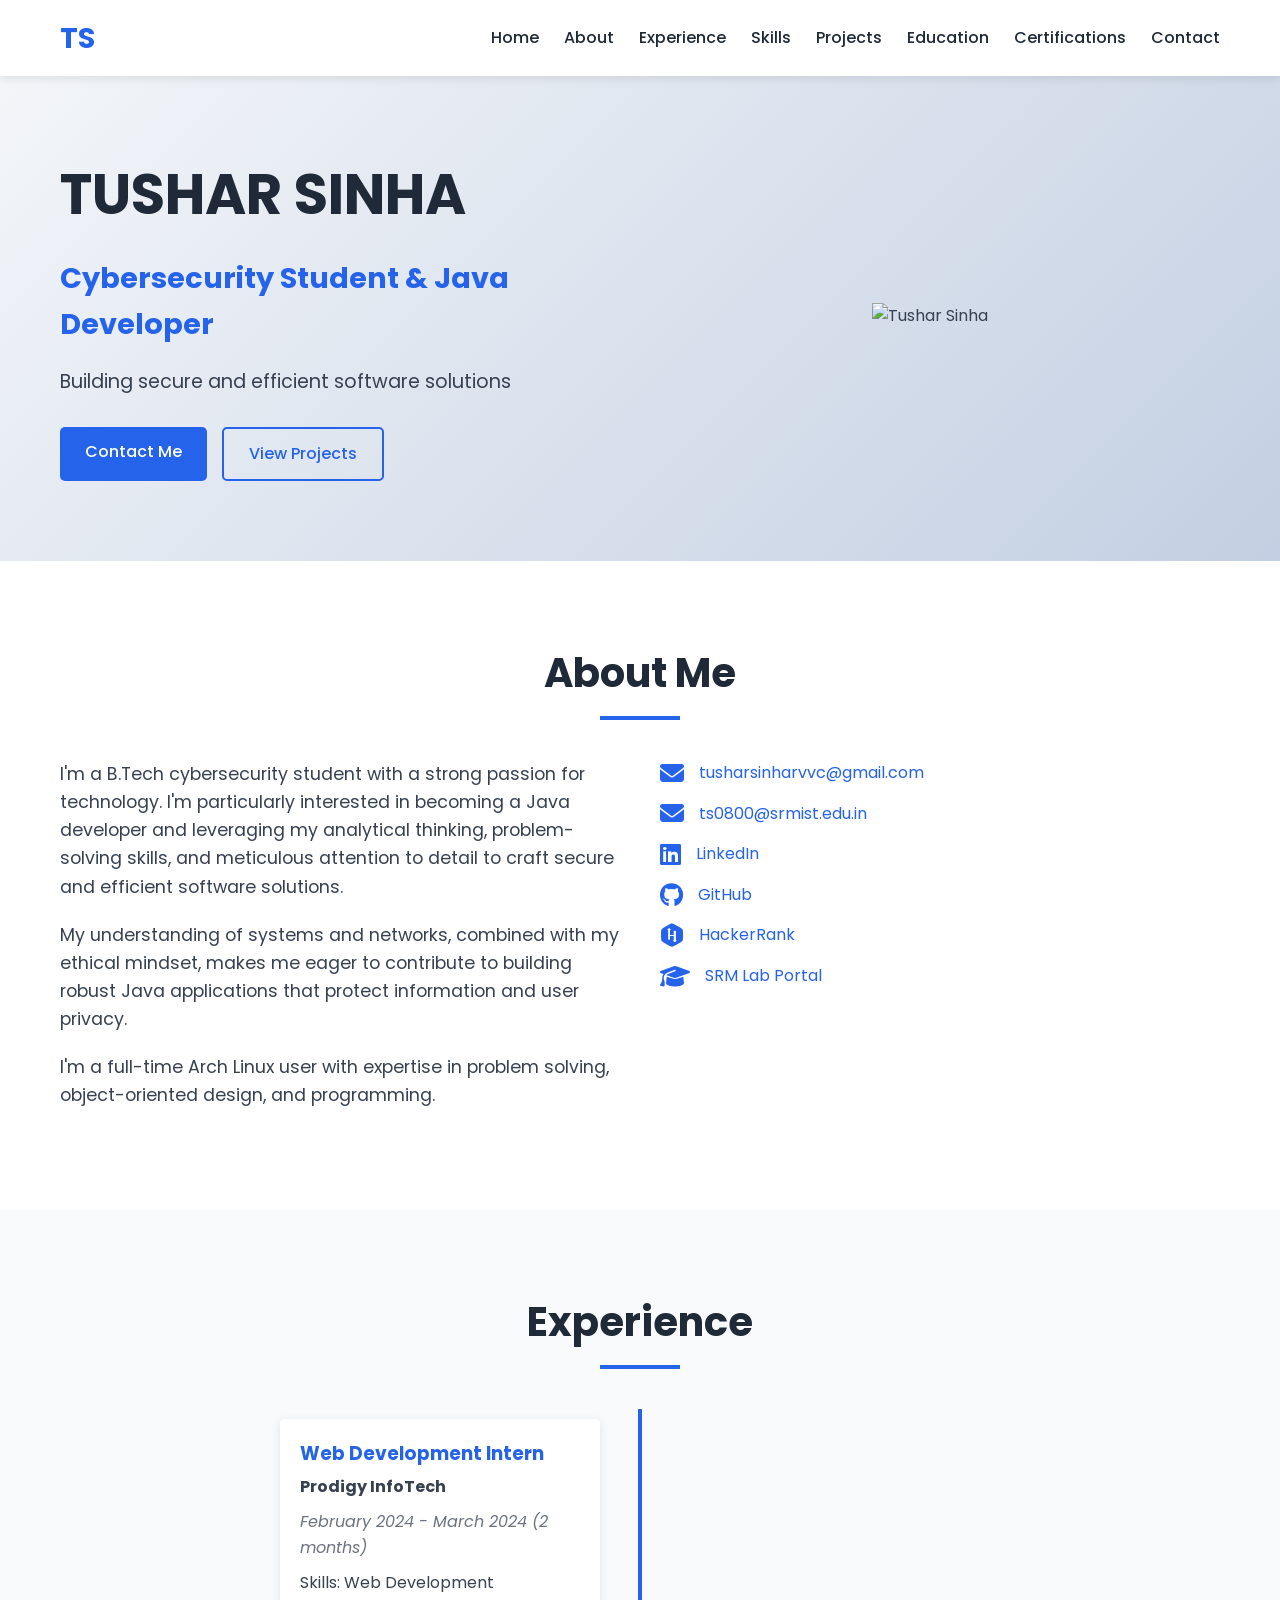
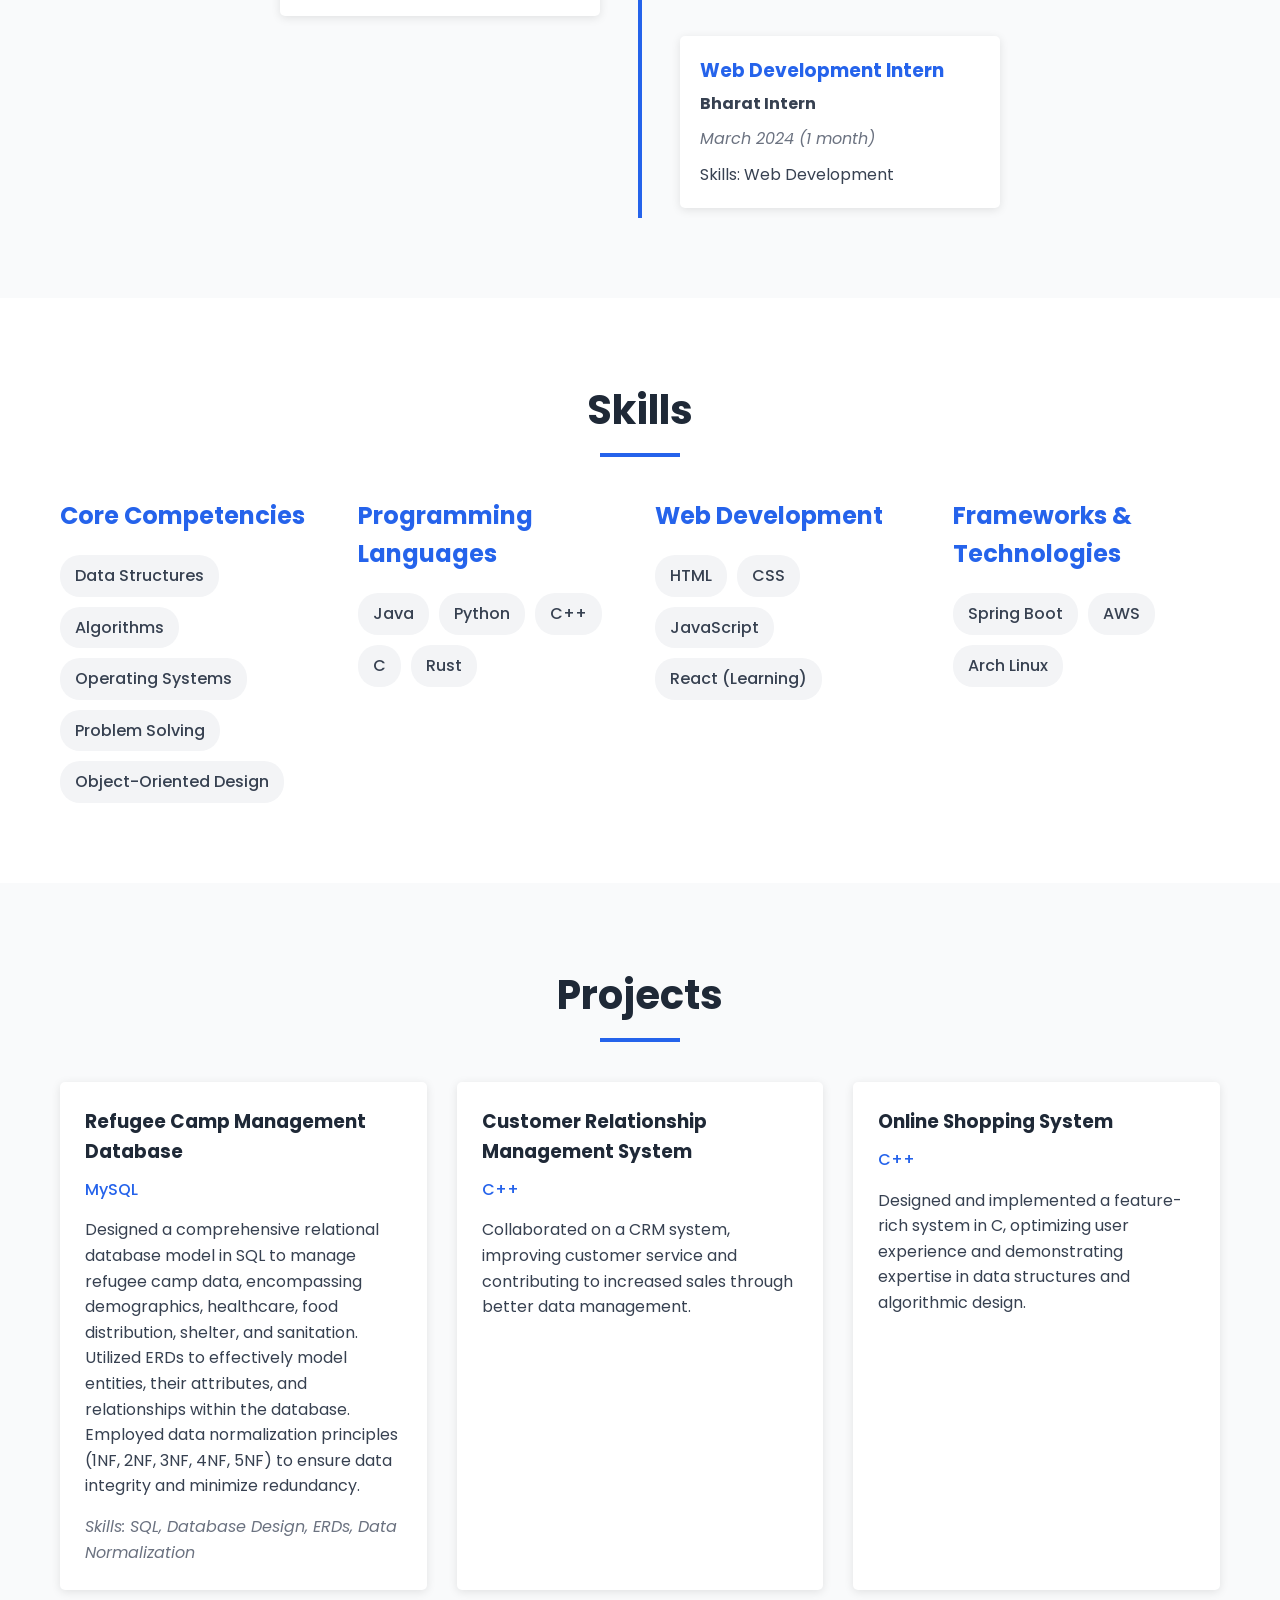
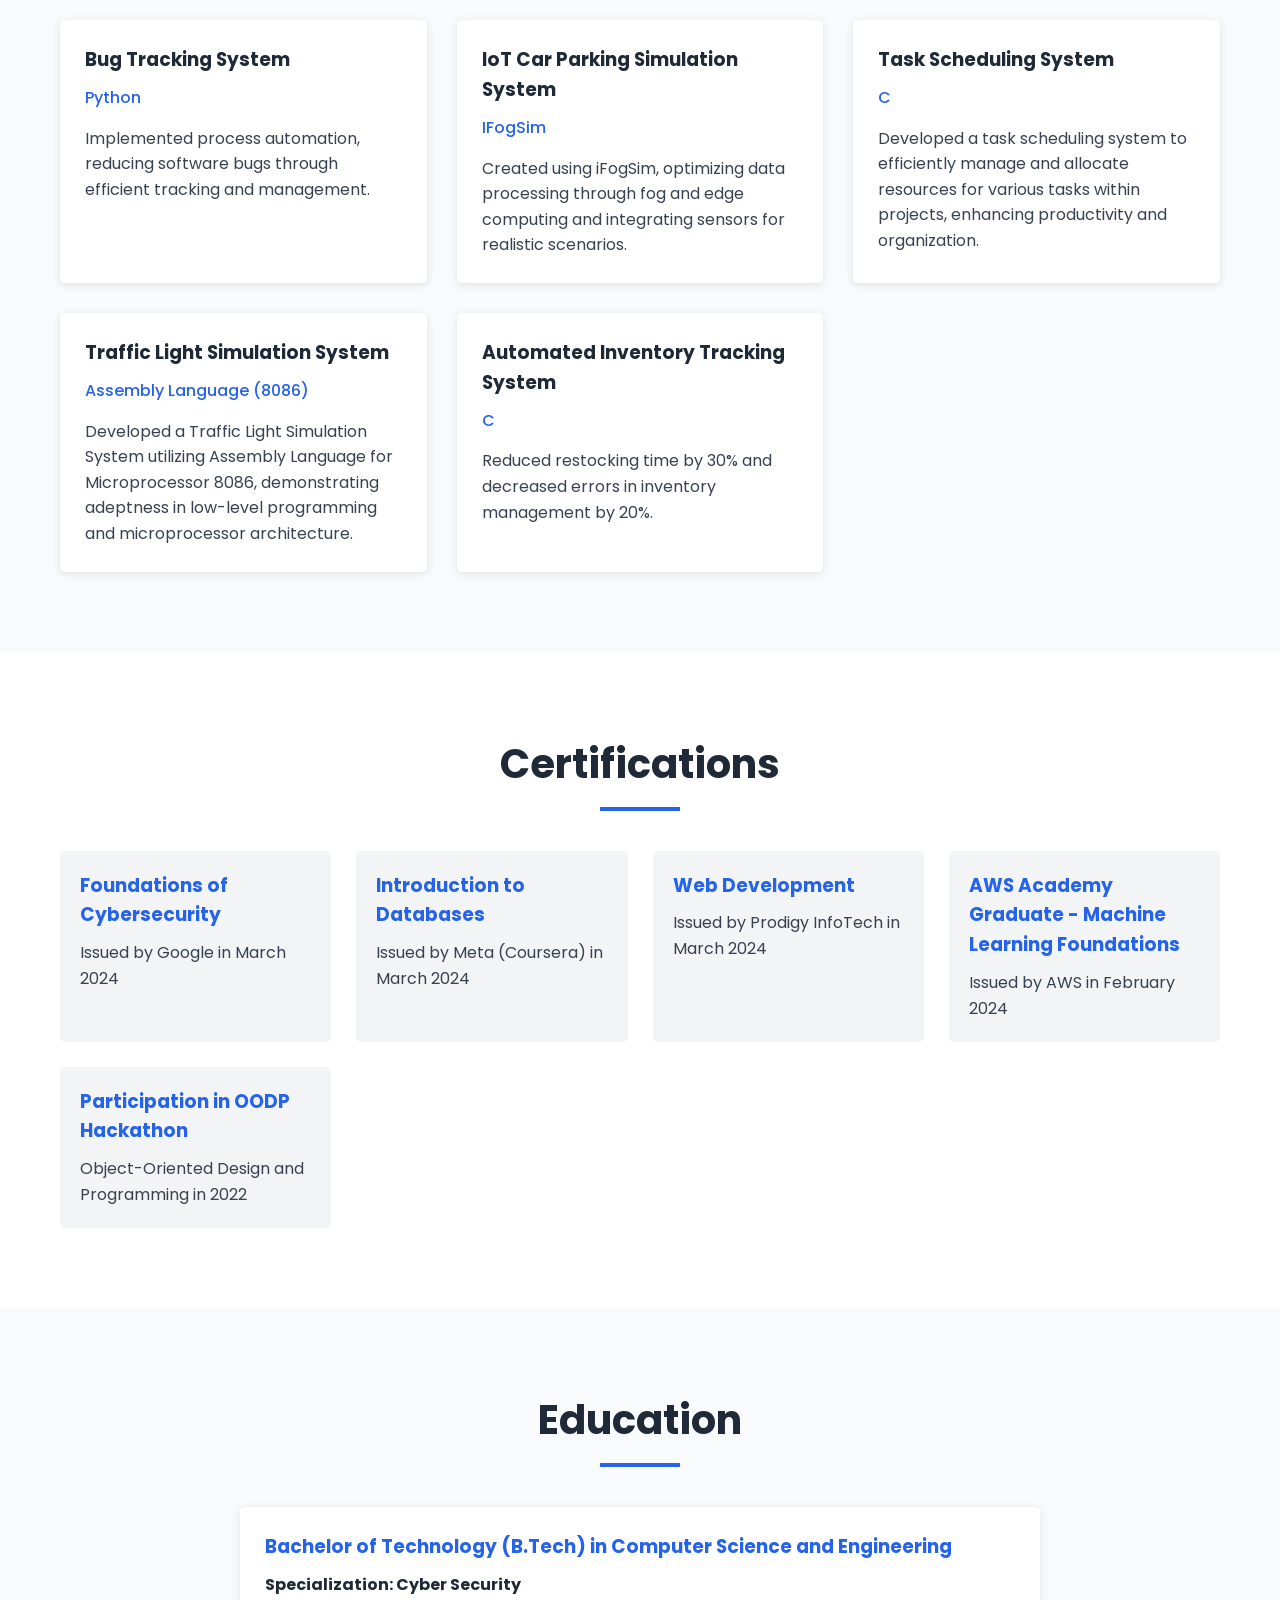
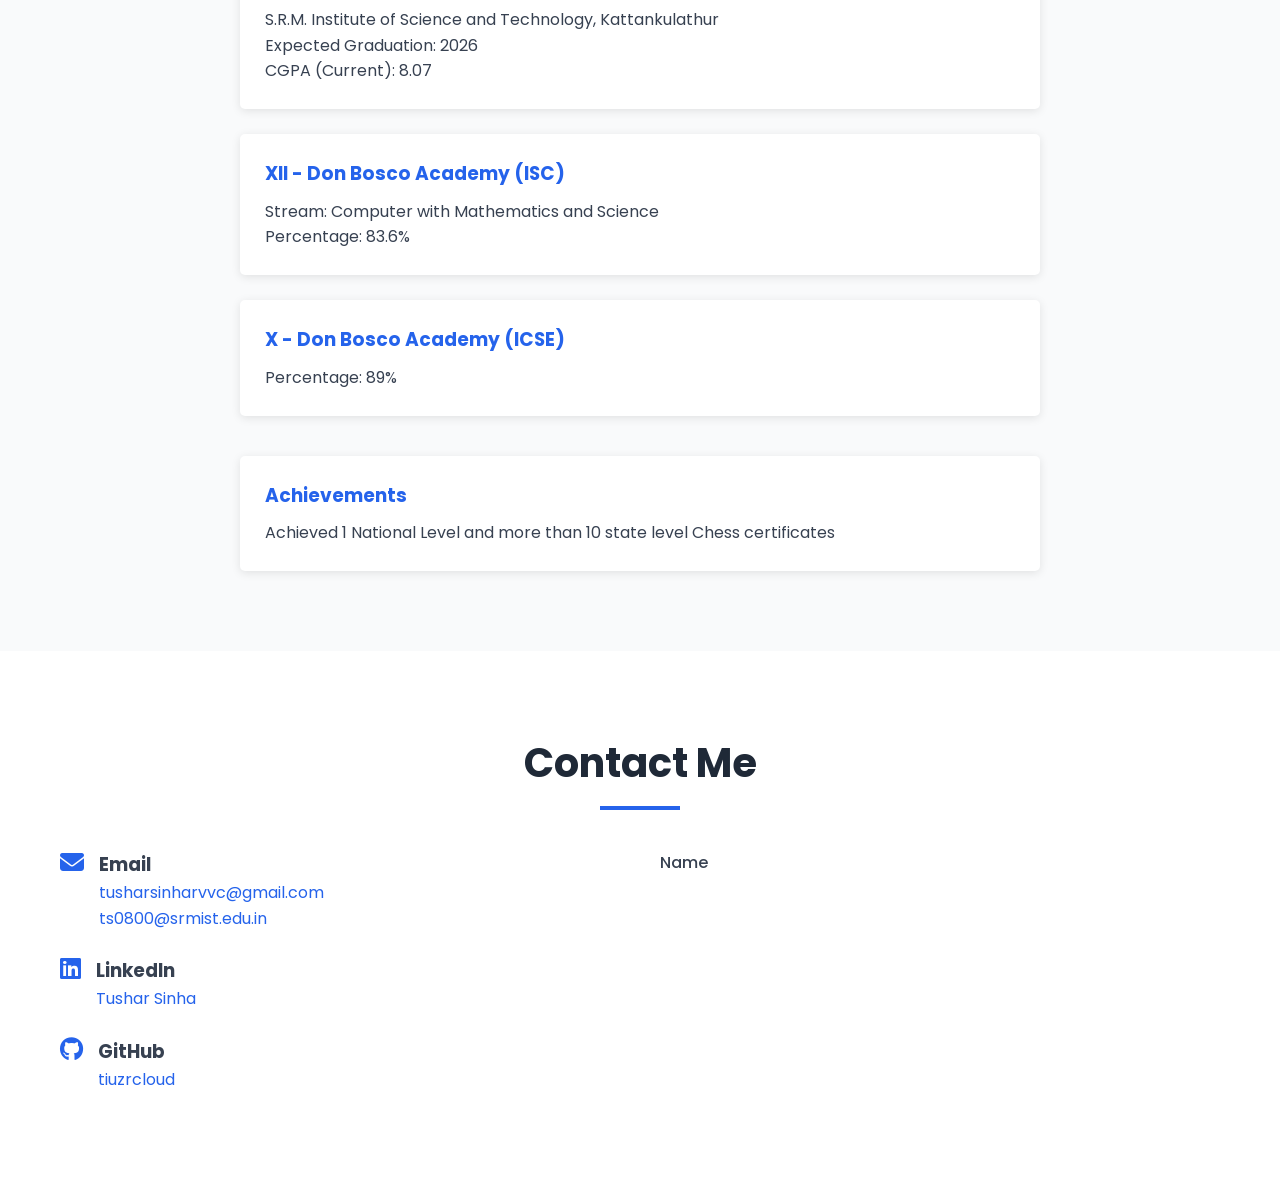
==== index.html @ b7de3517 "Add files via upload" ====
<!DOCTYPE html>
<html lang="en">
<head>
    <meta charset="UTF-8">
    <meta name="viewport" content="width=device-width, initial-scale=1.0">
    <title>Tushar Sinha - Portfolio</title>
    <link rel="stylesheet" href="styles.css">
    <link rel="stylesheet" href="https://cdnjs.cloudflare.com/ajax/libs/font-awesome/6.4.0/css/all.min.css">
    <link href="https://fonts.googleapis.com/css2?family=Poppins:wght@300;400;500;600;700&display=swap" rel="stylesheet">
</head>
<body>
    <!-- Navigation -->
    <nav class="navbar">
        <div class="container">
            <div class="logo">TS</div>
            <ul class="nav-links">
                <li><a href="#home">Home</a></li>
                <li><a href="#about">About</a></li>
                <li><a href="#experience">Experience</a></li>
                <li><a href="#skills">Skills</a></li>
                <li><a href="#projects">Projects</a></li>
                <li><a href="#education">Education</a></li>
                <li><a href="#certifications">Certifications</a></li>
                <li><a href="#contact">Contact</a></li>
            </ul>
            <div class="hamburger">
                <div class="bar"></div>
                <div class="bar"></div>
                <div class="bar"></div>
            </div>
        </div>
    </nav>

    <!-- Hero Section -->
    <section id="home" class="hero">
        <div class="container">
            <div class="hero-content">
                <h1>TUSHAR SINHA</h1>
                <h2>Cybersecurity Student & Java Developer</h2>
                <p>Building secure and efficient software solutions</p>
                <div class="hero-buttons">
                    <a href="#contact" class="btn primary-btn">Contact Me</a>
                    <a href="#projects" class="btn secondary-btn">View Projects</a>
                </div>
            </div>
            <div class="hero-image">
                <!-- Replacing placeholder with actual image -->
                <img src="C:\Users\User\Desktop\trae\portfolio\photo_2025-02-22_01-53-03.jpg" alt="Tushar Sinha" class="profile-image">
            </div>
        </div>
    </section>

    <!-- About Section -->
    <section id="about" class="about">
        <div class="container">
            <h2 class="section-title">About Me</h2>
            <div class="about-content">
                <div class="about-text">
                    <p>I'm a B.Tech cybersecurity student with a strong passion for technology. I'm particularly interested in becoming a Java developer and leveraging my analytical thinking, problem-solving skills, and meticulous attention to detail to craft secure and efficient software solutions.</p>
                    <p>My understanding of systems and networks, combined with my ethical mindset, makes me eager to contribute to building robust Java applications that protect information and user privacy.</p>
                    <p>I'm a full-time Arch Linux user with expertise in problem solving, object-oriented design, and programming.</p>
                </div>
                <div class="about-info">
                    <div class="info-item">
                        <i class="fas fa-envelope"></i>
                        <a href="mailto:tusharsinharvvc@gmail.com">tusharsinharvvc@gmail.com</a>
                    </div>
                    <div class="info-item">
                        <i class="fas fa-envelope"></i>
                        <a href="mailto:ts0800@srmist.edu.in">ts0800@srmist.edu.in</a>
                    </div>
                    <div class="info-item">
                        <i class="fab fa-linkedin"></i>
                        <a href="https://www.linkedin.com/in/tushar-sinha-%2059a389264/" target="_blank">LinkedIn</a>
                    </div>
                    <div class="info-item">
                        <i class="fab fa-github"></i>
                        <a href="https://github.com/tiuzrcloud" target="_blank">GitHub</a>
                    </div>
                    <div class="info-item">
                        <i class="fab fa-hackerrank"></i>
                        <a href="https://www.hackerrank.com/ts0800" target="_blank">HackerRank</a>
                    </div>
                    <div class="info-item">
                        <i class="fas fa-graduation-cap"></i>
                        <a href="https://dld.srmist.edu.in/ktretelab2022/#/ktretelab2022/student/home" target="_blank">SRM Lab Portal</a>
                    </div>
                </div>
            </div>
        </div>
    </section>

    <!-- Experience Section -->
    <section id="experience" class="experience">
        <div class="container">
            <h2 class="section-title">Experience</h2>
            <div class="timeline">
                <div class="timeline-item">
                    <div class="timeline-content">
                        <h3>Web Development Intern</h3>
                        <h4>Prodigy InfoTech</h4>
                        <p class="timeline-date">February 2024 - March 2024 (2 months)</p>
                        <p>Skills: Web Development</p>
                    </div>
                </div>
                <div class="timeline-item">
                    <div class="timeline-content">
                        <h3>Web Development Intern</h3>
                        <h4>Bharat Intern</h4>
                        <p class="timeline-date">March 2024 (1 month)</p>
                        <p>Skills: Web Development</p>
                    </div>
                </div>
            </div>
        </div>
    </section>

    <!-- Skills Section -->
    <section id="skills" class="skills">
        <div class="container">
            <h2 class="section-title">Skills</h2>
            <div class="skills-content">
                <div class="skill-category">
                    <h3>Core Competencies</h3>
                    <div class="skill-items">
                        <div class="skill-item">Data Structures</div>
                        <div class="skill-item">Algorithms</div>
                        <div class="skill-item">Operating Systems</div>
                        <div class="skill-item">Problem Solving</div>
                        <div class="skill-item">Object-Oriented Design</div>
                    </div>
                </div>
                <div class="skill-category">
                    <h3>Programming Languages</h3>
                    <div class="skill-items">
                        <div class="skill-item">Java</div>
                        <div class="skill-item">Python</div>
                        <div class="skill-item">C++</div>
                        <div class="skill-item">C</div>
                        <div class="skill-item">Rust</div>
                    </div>
                </div>
                <div class="skill-category">
                    <h3>Web Development</h3>
                    <div class="skill-items">
                        <div class="skill-item">HTML</div>
                        <div class="skill-item">CSS</div>
                        <div class="skill-item">JavaScript</div>
                        <div class="skill-item">React (Learning)</div>
                    </div>
                </div>
                <div class="skill-category">
                    <h3>Frameworks & Technologies</h3>
                    <div class="skill-items">
                        <div class="skill-item">Spring Boot</div>
                        <div class="skill-item">AWS</div>
                        <div class="skill-item">Arch Linux</div>
                    </div>
                </div>
            </div>
        </div>
    </section>

    <!-- Projects Section -->
    <section id="projects" class="projects">
        <div class="container">
            <h2 class="section-title">Projects</h2>
            <div class="projects-grid">
                <div class="project-card">
                    <h3>Refugee Camp Management Database</h3>
                    <p class="project-tech">MySQL</p>
                    <p>Designed a comprehensive relational database model in SQL to manage refugee camp data, encompassing demographics, healthcare, food distribution, shelter, and sanitation. Utilized ERDs to effectively model entities, their attributes, and relationships within the database. Employed data normalization principles (1NF, 2NF, 3NF, 4NF, 5NF) to ensure data integrity and minimize redundancy.</p>
                    <p class="project-skills">Skills: SQL, Database Design, ERDs, Data Normalization</p>
                </div>
                <div class="project-card">
                    <h3>Customer Relationship Management System</h3>
                    <p class="project-tech">C++</p>
                    <p>Collaborated on a CRM system, improving customer service and contributing to increased sales through better data management.</p>
                </div>
                <div class="project-card">
                    <h3>Online Shopping System</h3>
                    <p class="project-tech">C++</p>
                    <p>Designed and implemented a feature-rich system in C, optimizing user experience and demonstrating expertise in data structures and algorithmic design.</p>
                </div>
                <div class="project-card">
                    <h3>Bug Tracking System</h3>
                    <p class="project-tech">Python</p>
                    <p>Implemented process automation, reducing software bugs through efficient tracking and management.</p>
                </div>
                <div class="project-card">
                    <h3>IoT Car Parking Simulation System</h3>
                    <p class="project-tech">IFogSim</p>
                    <p>Created using iFogSim, optimizing data processing through fog and edge computing and integrating sensors for realistic scenarios.</p>
                </div>
                <div class="project-card">
                    <h3>Task Scheduling System</h3>
                    <p class="project-tech">C</p>
                    <p>Developed a task scheduling system to efficiently manage and allocate resources for various tasks within projects, enhancing productivity and organization.</p>
                </div>
                <div class="project-card">
                    <h3>Traffic Light Simulation System</h3>
                    <p class="project-tech">Assembly Language (8086)</p>
                    <p>Developed a Traffic Light Simulation System utilizing Assembly Language for Microprocessor 8086, demonstrating adeptness in low-level programming and microprocessor architecture.</p>
                </div>
                <div class="project-card">
                    <h3>Automated Inventory Tracking System</h3>
                    <p class="project-tech">C</p>
                    <p>Reduced restocking time by 30% and decreased errors in inventory management by 20%.</p>
                </div>
            </div>
        </div>
    </section>

    <!-- Certifications Section -->
    <section id="certifications" class="certifications">
        <div class="container">
            <h2 class="section-title">Certifications</h2>
            <div class="cert-grid">
                <div class="cert-card">
                    <h3>Foundations of Cybersecurity</h3>
                    <p>Issued by Google in March 2024</p>
                </div>
                <div class="cert-card">
                    <h3>Introduction to Databases</h3>
                    <p>Issued by Meta (Coursera) in March 2024</p>
                </div>
                <div class="cert-card">
                    <h3>Web Development</h3>
                    <p>Issued by Prodigy InfoTech in March 2024</p>
                </div>
                <div class="cert-card">
                    <h3>AWS Academy Graduate - Machine Learning Foundations</h3>
                    <p>Issued by AWS in February 2024</p>
                </div>
                <div class="cert-card">
                    <h3>Participation in OODP Hackathon</h3>
                    <p>Object-Oriented Design and Programming in 2022</p>
                </div>
            </div>
        </div>
    </section>

    <!-- Education Section -->
    <section id="education" class="education">
        <div class="container">
            <h2 class="section-title">Education</h2>
            <div class="education-timeline">
                <div class="education-item">
                    <h3>Bachelor of Technology (B.Tech) in Computer Science and Engineering</h3>
                    <h4>Specialization: Cyber Security</h4>
                    <p>S.R.M. Institute of Science and Technology, Kattankulathur</p>
                    <p>Expected Graduation: 2026</p>
                    <p>CGPA (Current): 8.07</p>
                </div>
                <div class="education-item">
                    <h3>XII - Don Bosco Academy (ISC)</h3>
                    <p>Stream: Computer with Mathematics and Science</p>
                    <p>Percentage: 83.6%</p>
                </div>
                <div class="education-item">
                    <h3>X - Don Bosco Academy (ICSE)</h3>
                    <p>Percentage: 89%</p>
                </div>
            </div>
            <div class="achievements">
                <h3>Achievements</h3>
                <p>Achieved 1 National Level and more than 10 state level Chess certificates</p>
            </div>
        </div>
    </section>

    <!-- Contact Section -->
    <section id="contact" class="contact">
        <div class="container">
            <h2 class="section-title">Contact Me</h2>
            <div class="contact-content">
                <div class="contact-info">
                    <div class="contact-item">
                        <i class="fas fa-envelope"></i>
                        <div>
                            <h3>Email</h3>
                            <p><a href="mailto:tusharsinharvvc@gmail.com">tusharsinharvvc@gmail.com</a></p>
                            <p><a href="mailto:ts0800@srmist.edu.in">ts0800@srmist.edu.in</a></p>
                        </div>
                    </div>
                    <div class="contact-item">
                        <i class="fab fa-linkedin"></i>
                        <div>
                            <h3>LinkedIn</h3>
                            <p><a href="https://www.linkedin.com/in/tushar-sinha-%2059a389264/" target="_blank">Tushar Sinha</a></p>
                        </div>
                    </div>
                    <div class="contact-item">
                        <i class="fab fa-github"></i>
                        <div>
                            <h3>GitHub</h3>
                            <p><a href="https://github.com/tusharsinha007" target="_blank">tiuzrcloud</a></p>
                        </div>
                    </div>
                </div>
                <div class="contact-form">
                    <form id="contactForm">
                        <div class="form-group">
                            <label for="name">Name</label>
---- styles.css ----
/* Global Styles */
:root {
  --primary-color: #2563eb;
  --secondary-color: #1e40af;
  --dark-color: #1f2937;
  --light-color: #f3f4f6;
  --success-color: #10b981;
  --danger-color: #ef4444;
  --text-color: #374151;
  --border-color: #e5e7eb;
  --card-bg: #ffffff;
  --transition: all 0.3s ease;
}

* {
  margin: 0;
  padding: 0;
  box-sizing: border-box;
}

body {
  font-family: 'Poppins', sans-serif;
  line-height: 1.6;
  color: var(--text-color);
  background-color: #f9fafb;
}

a {
  text-decoration: none;
  color: var(--primary-color);
}

ul {
  list-style: none;
}

.container {
  max-width: 1200px;
  margin: 0 auto;
  padding: 0 20px;
}

.section-title {
  text-align: center;
  margin-bottom: 40px;
  font-size: 2.5rem;
  color: var(--dark-color);
  position: relative;
  padding-bottom: 15px;
}

.section-title::after {
  content: '';
  position: absolute;
  bottom: 0;
  left: 50%;
  transform: translateX(-50%);
  width: 80px;
  height: 4px;
  background-color: var(--primary-color);
}

section {
  padding: 80px 0;
}

.btn {
  display: inline-block;
  padding: 12px 25px;
  border-radius: 5px;
  font-weight: 500;
  cursor: pointer;
  transition: var(--transition);
  text-align: center;
}

.primary-btn {
  background-color: var(--primary-color);
  color: white;
}

.primary-btn:hover {
  background-color: var(--secondary-color);
}

.secondary-btn {
  background-color: transparent;
  border: 2px solid var(--primary-color);
  color: var(--primary-color);
}

.secondary-btn:hover {
  background-color: var(--primary-color);
  color: white;
}

/* Navbar */
.navbar {
  position: fixed;
  top: 0;
  left: 0;
  width: 100%;
  background-color: white;
  box-shadow: 0 2px 10px rgba(0, 0, 0, 0.1);
  z-index: 1000;
  padding: 15px 0;
}

.navbar .container {
  display: flex;
  justify-content: space-between;
  align-items: center;
}

.logo {
  font-size: 1.8rem;
  font-weight: 700;
  color: var(--primary-color);
  cursor: pointer;
}

.nav-links {
  display: flex;
}

.nav-links li {
  margin-left: 25px;
}

.nav-links a {
  color: var(--dark-color);
  font-weight: 500;
  transition: var(--transition);
}

.nav-links a:hover {
  color: var(--primary-color);
}

.hamburger {
  display: none;
  cursor: pointer;
}

.bar {
  width: 25px;
  height: 3px;
  background-color: var(--dark-color);
  margin: 5px 0;
  transition: var(--transition);
}

/* Hero Section */
.hero {
  padding-top: 150px;
  padding-bottom: 80px;
  background: linear-gradient(135deg, #f5f7fa 0%, #c3cfe2 100%);
}

.hero .container {
  display: flex;
  align-items: center;
  justify-content: space-between;
}

.hero-content {
  flex: 1;
}

.hero-content h1 {
  font-size: 3.5rem;
  margin-bottom: 15px;
  color: var(--dark-color);
}

.hero-content h2 {
  font-size: 1.8rem;
  margin-bottom: 20px;
  color: var(--primary-color);
}

.hero-content p {
  font-size: 1.2rem;
  margin-bottom: 30px;
}

.hero-buttons {
  display: flex;
  gap: 15px;
}

.hero-image {
  flex: 1;
  display: flex;
  justify-content: center;
  align-items: center;
}


.placeholder-image {
  width: 300px;
  height: 300px;
  background-color: var(--primary-color);
  border-radius: 50%;
  display: flex;
  justify-content: center;
  align-items: center;
  color: white;
  font-size: 5rem;
  font-weight: 700;
}

/* About Section */
.about {
  background-color: white;
}

.about-content {
  display: flex;
  gap: 40px;
}

.about-text {
  flex: 1;
}

.about-text p {
  margin-bottom: 20px;
  font-size: 1.1rem;
}

.about-info {
  flex: 1;
  display: flex;
  flex-direction: column;
  gap: 15px;
}

.info-item {
  display: flex;
  align-items: center;
  gap: 15px;
}

.info-item i {
  font-size: 1.5rem;
  color: var(--primary-color);
}

/* Experience Section */
.experience {
  background-color: #f9fafb;
}

.timeline {
  position: relative;
  max-width: 800px;
  margin: 0 auto;
}

.timeline::after {
  content: '';
  position: absolute;
  width: 4px;
  background-color: var(--primary-color);
  top: 0;
  bottom: 0;
  left: 50%;
  margin-left: -2px;
}

.timeline-item {
  padding: 10px 40px;
  position: relative;
  width: 50%;
  box-sizing: border-box;
}

.timeline-item:nth-child(odd) {
  left: 0;
}

.timeline-item:nth-child(even) {
  left: 50%;
}

.timeline-content {
  padding: 20px;
  background-color: white;
  border-radius: 5px;
  box-shadow: 0 2px 10px rgba(0, 0, 0, 0.1);
}

.timeline-content h3 {
  color: var(--primary-color);
  margin-bottom: 5px;
}

.timeline-content h4 {
  margin-bottom: 10px;
}

.timeline-date {
  color: #6b7280;
  font-style: italic;
  margin-bottom: 10px;
}

/* Skills Section */
.skills {
  background-color: white;
}

.skills-content {
  display: grid;
  grid-template-columns: repeat(auto-fit, minmax(250px, 1fr));
  gap: 30px;
}

.skill-category h3 {
  margin-bottom: 20px;
  color: var(--primary-color);
  font-size: 1.5rem;
}

.skill-items {
  display: flex;
  flex-wrap: wrap;
  gap: 10px;
}

.skill-item {
  background-color: var(--light-color);
  padding: 8px 15px;
  border-radius: 20px;
  font-weight: 500;
}

/* Projects Section */
.projects {
  background-color: #f9fafb;
}

.projects-grid {
  display: grid;
  grid-template-columns: repeat(auto-fill, minmax(300px, 1fr));
  gap: 30px;
}

.project-card {
  background-color: white;
  border-radius: 5px;
  box-shadow: 0 2px 10px rgba(0, 0, 0, 0.1);
  padding: 25px;
  transition: var(--transition);
}

.project-card:hover {
  transform: translateY(-5px);
  box-shadow: 0 5px 15px rgba(0, 0, 0, 0.15);
}

.project-card h3 {
  color: var(--dark-color);
  margin-bottom: 10px;
}

.project-tech {
  color: var(--primary-color);
  font-weight: 500;
  margin-bottom: 15px;
}

.project-skills {
  margin-top: 15px;
  font-style: italic;
  color: #6b7280;
}

/* Certifications Section */
.certifications {
  background-color: white;
}

.cert-grid {
  display: grid;
  grid-template-columns: repeat(auto-fill, minmax(250px, 1fr));
  gap: 25px;
}

.cert-card {
  background-color: var(--light-color);
  padding: 20px;
  border-radius: 5px;
  transition: var(--transition);
}

.cert-card:hover {
  transform: translateY(-5px);
  box-shadow: 0 5px 15px rgba(0, 0, 0, 0.1);
}

.cert-card h3 {
  color: var(--primary-color);
  margin-bottom: 10px;
}

/* Education Section */
.education {
  background-color: #f9fafb;
}

.education-timeline {
  max-width: 800px;
  margin: 0 auto 40px;
}

.education-item {
  background-color: white;
  padding: 25px;
  border-radius: 5px;
  box-shadow: 0 2px 10px rgba(0, 0, 0, 0.1);
  margin-bottom: 25px;
}

.education-item h3 {
  color: var(--primary-color);
  margin-bottom: 10px;
}

.education-item h4 {
  margin-bottom: 10px;
  color: var(--dark-color);
}

.achievements {
  max-width: 800px;
  margin: 0 auto;
  background-color: white;
  padding: 25px;
  border-radius: 5px;
  box-shadow: 0 2px 10px rgba(0, 0, 0, 0.1);
}

.achievements h3 {
  color: var(--primary-color);
  margin-bottom: 10px;
}

/* Contact Section */
.contact {
  background-color: white;
}

.contact-content {
  display: flex;
  gap: 40px;
}

.contact-info {
  flex: 1;
}

.contact-item {
  display: flex;
  align-items: flex-start;
  gap: 15px;
  margin-bottom: 25px;
}

.contact-item i {
  font-size: 1.5rem;
  color: var(--primary-color);
}

.contact-form {
  flex: 1;
}

.form-group {
  margin-bottom: 20px;
}

.form-group label {
  display: block;
  margin-bottom: 5px;
  font-weight: 500;
}

.form-group input,
.form-group textarea {
  width: 100%;
  padding: 10px;
  border: 1px solid var(--border-color);
  border-radius: 5px;
  font-family: inherit;
}

.form-group textarea {
  height: 150px;
  resize: vertical;
}

/* Footer */
.footer {
  background-color: var(--dark-color);
  color: white;
  text-align: center;
  padding: 30px 0;
}

.social-links {
  display: flex;
  justify-content: center;
  gap: 20px;
  margin-bottom: 20px;
}

.social-links a {
  color: white;
  font-size: 1.5rem;
  transition: var(--transition);
}

.social-links a:hover {
  color: var(--primary-color);
}

/* Responsive Design */
@media (max-width: 992px) {
  .hero .container {
    flex-direction: column;
    text-align: center;
  }

  .hero-content {
    margin-bottom: 40px;
  }

  .hero-buttons {
    justify-content: center;
  }

  .about-content {
    flex-direction: column;
  }

  .contact-content {
    flex-direction: column;
  }
}

@media (max-width: 768px) {
  .nav-links {
    position: fixed;
    top: 70px;
    left: -100%;
    width: 100%;
    height: calc(100vh - 70px);
    background-color: white;
    flex-direction: column;
    align-items: center;
    justify-content: center;
    transition: var(--transition);
  }

  .nav-links.active {
    left: 0;
  }

  .nav-links li {
    margin: 15px 0;
  }

  .hamburger {
    display: block;
  }

  .hamburger.active .bar:nth-child(1) {
    transform: translateY(8px) rotate(45deg);
  }

  .hamburger.active .bar:nth-child(2) {
    opacity: 0;
  }

  .hamburger.active .bar:nth-child(3) {
    transform: translateY(-8px) rotate(-45deg);
  }

  .timeline::after {
    left: 31px;
  }

  .timeline-item {
    width: 100%;
    padding-left: 70px;
    padding-right: 25px;
  }

  .timeline-item:nth-child(even) {
    left: 0;
  }

  .skills-content {
    grid-template-columns: 1fr;
  }
}
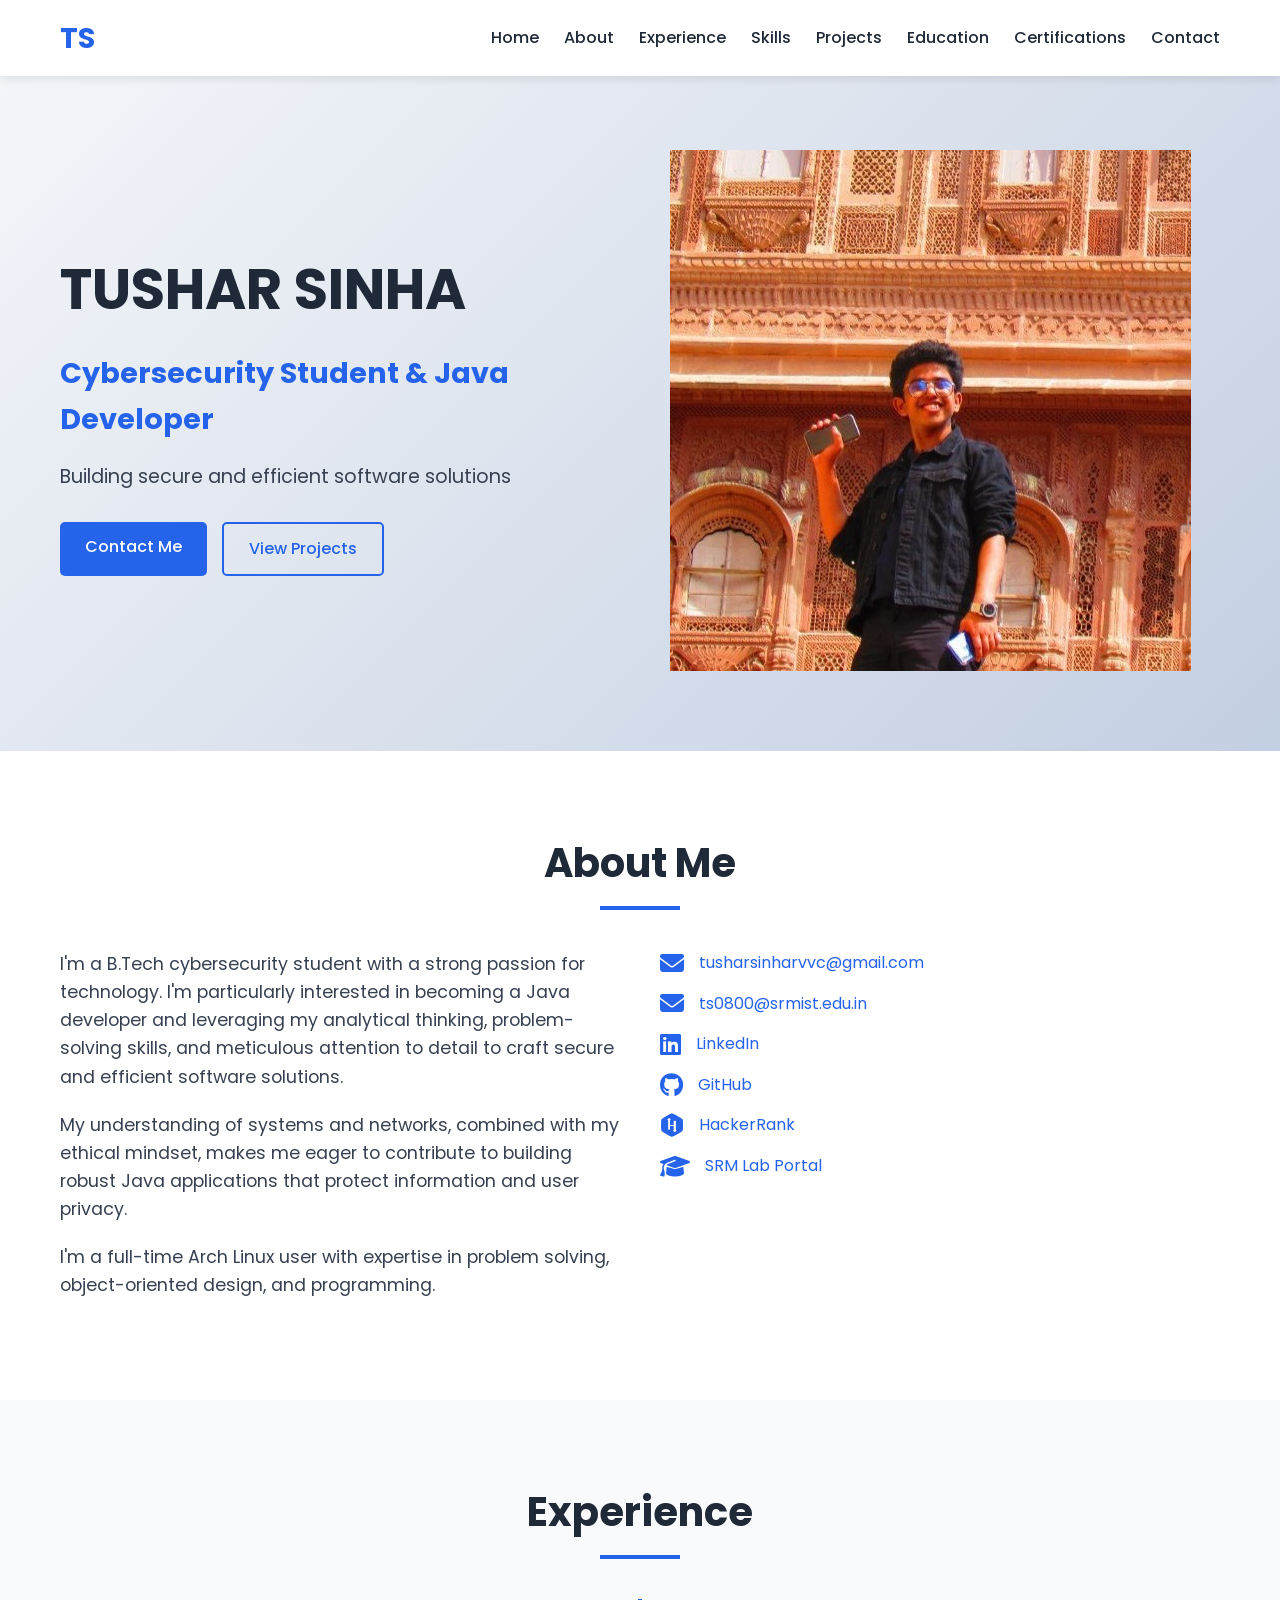
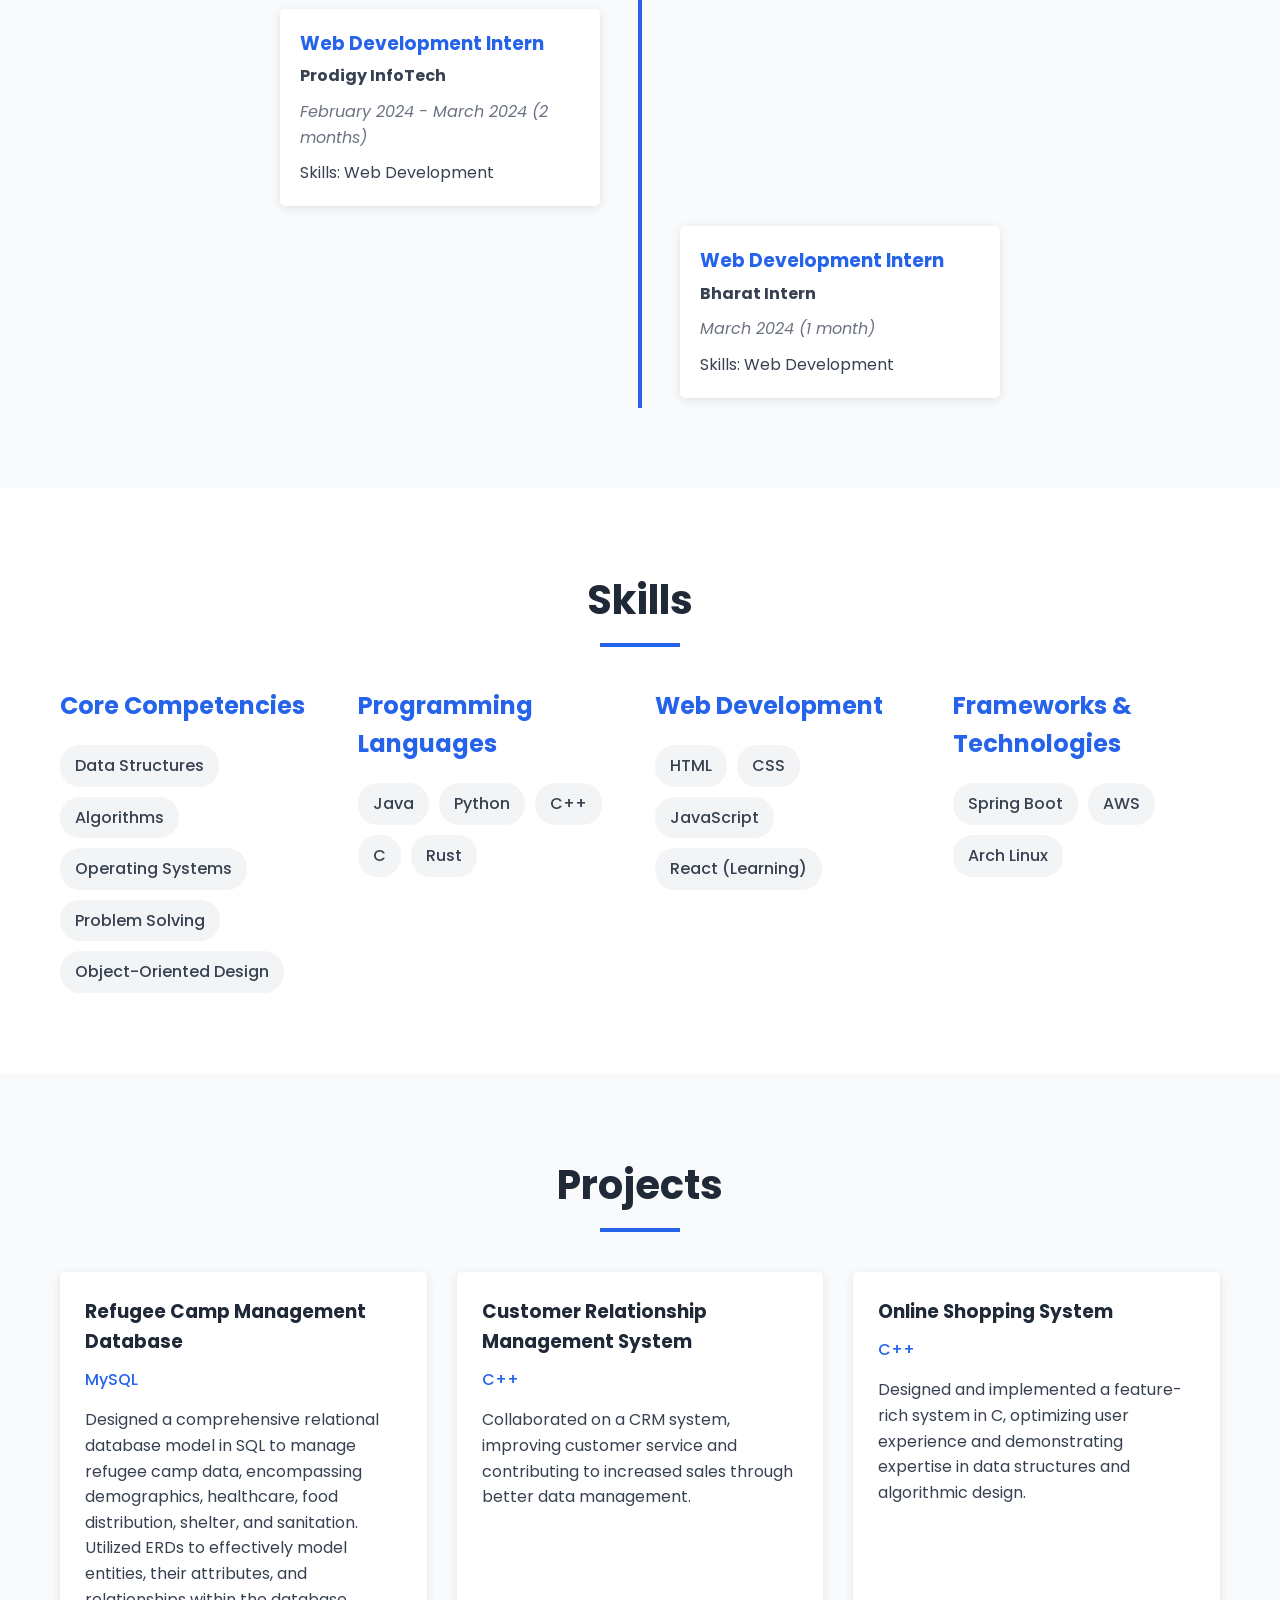
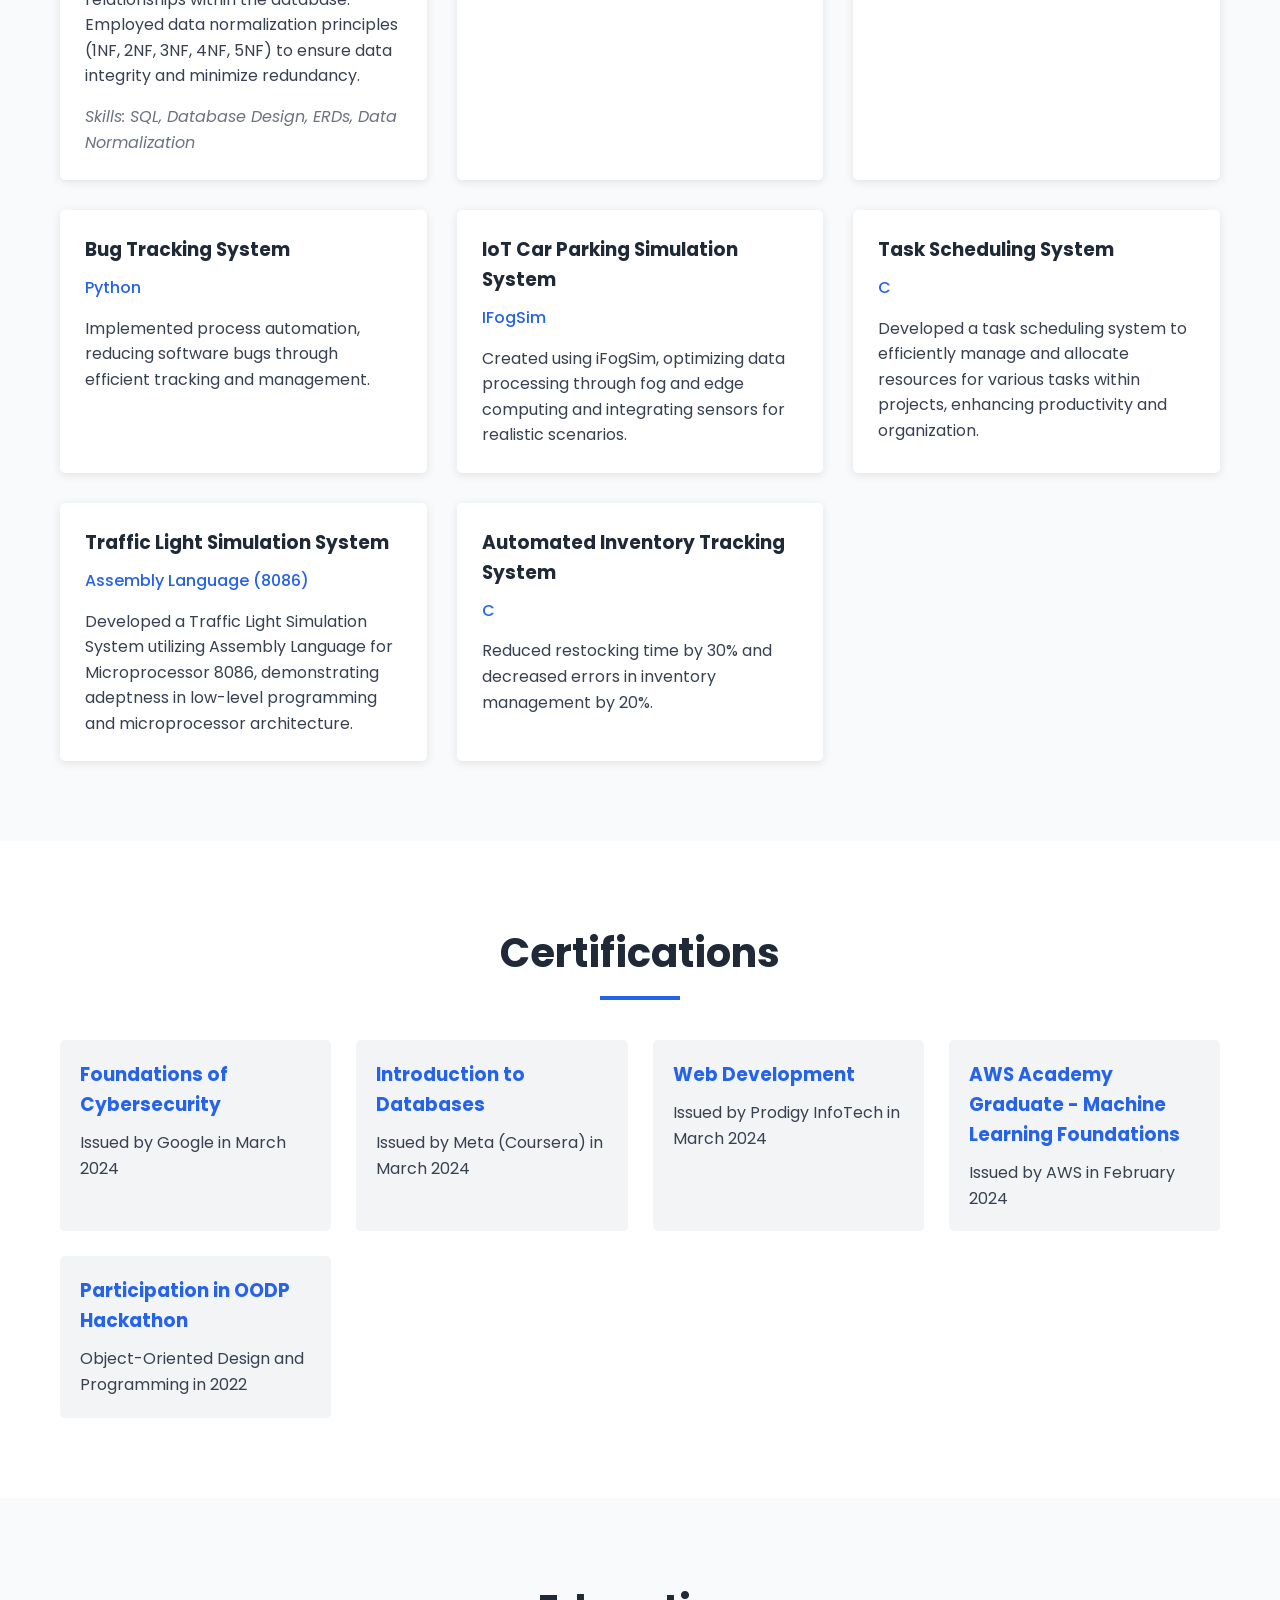
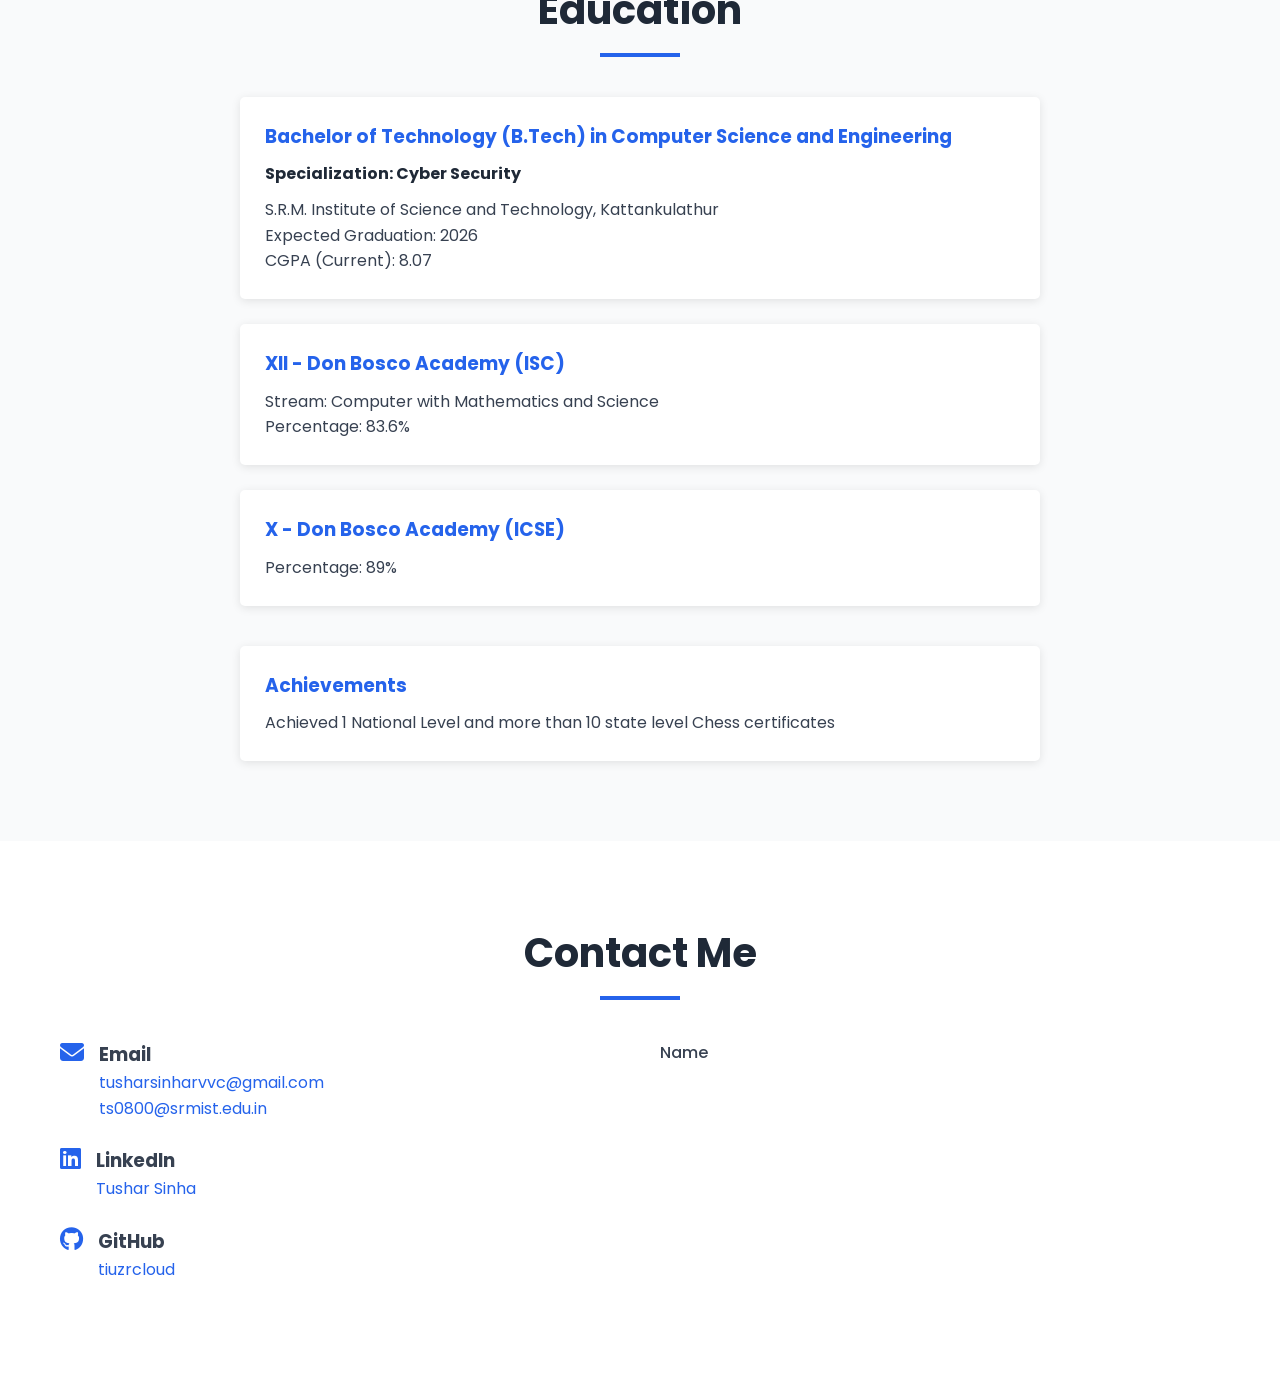
==== commit 0f31fa2a: "Update index.html" ====
--- a/index.html
+++ b/index.html
@@ -45,7 +45,7 @@
             </div>
             <div class="hero-image">
                 <!-- Replacing placeholder with actual image -->
-                <img src="C:\Users\User\Desktop\trae\portfolio\photo_2025-02-22_01-53-03.jpg" alt="Tushar Sinha" class="profile-image">
+                <img src="photo_2025-02-22_01-53-03.jpg" alt="Tushar Sinha" class="profile-image">
             </div>
         </div>
     </section>
@@ -301,4 +301,4 @@
                 <div class="contact-form">
                     <form id="contactForm">
                         <div class="form-group">
-                            <label for="name">Name</label>+                            <label for="name">Name</label>
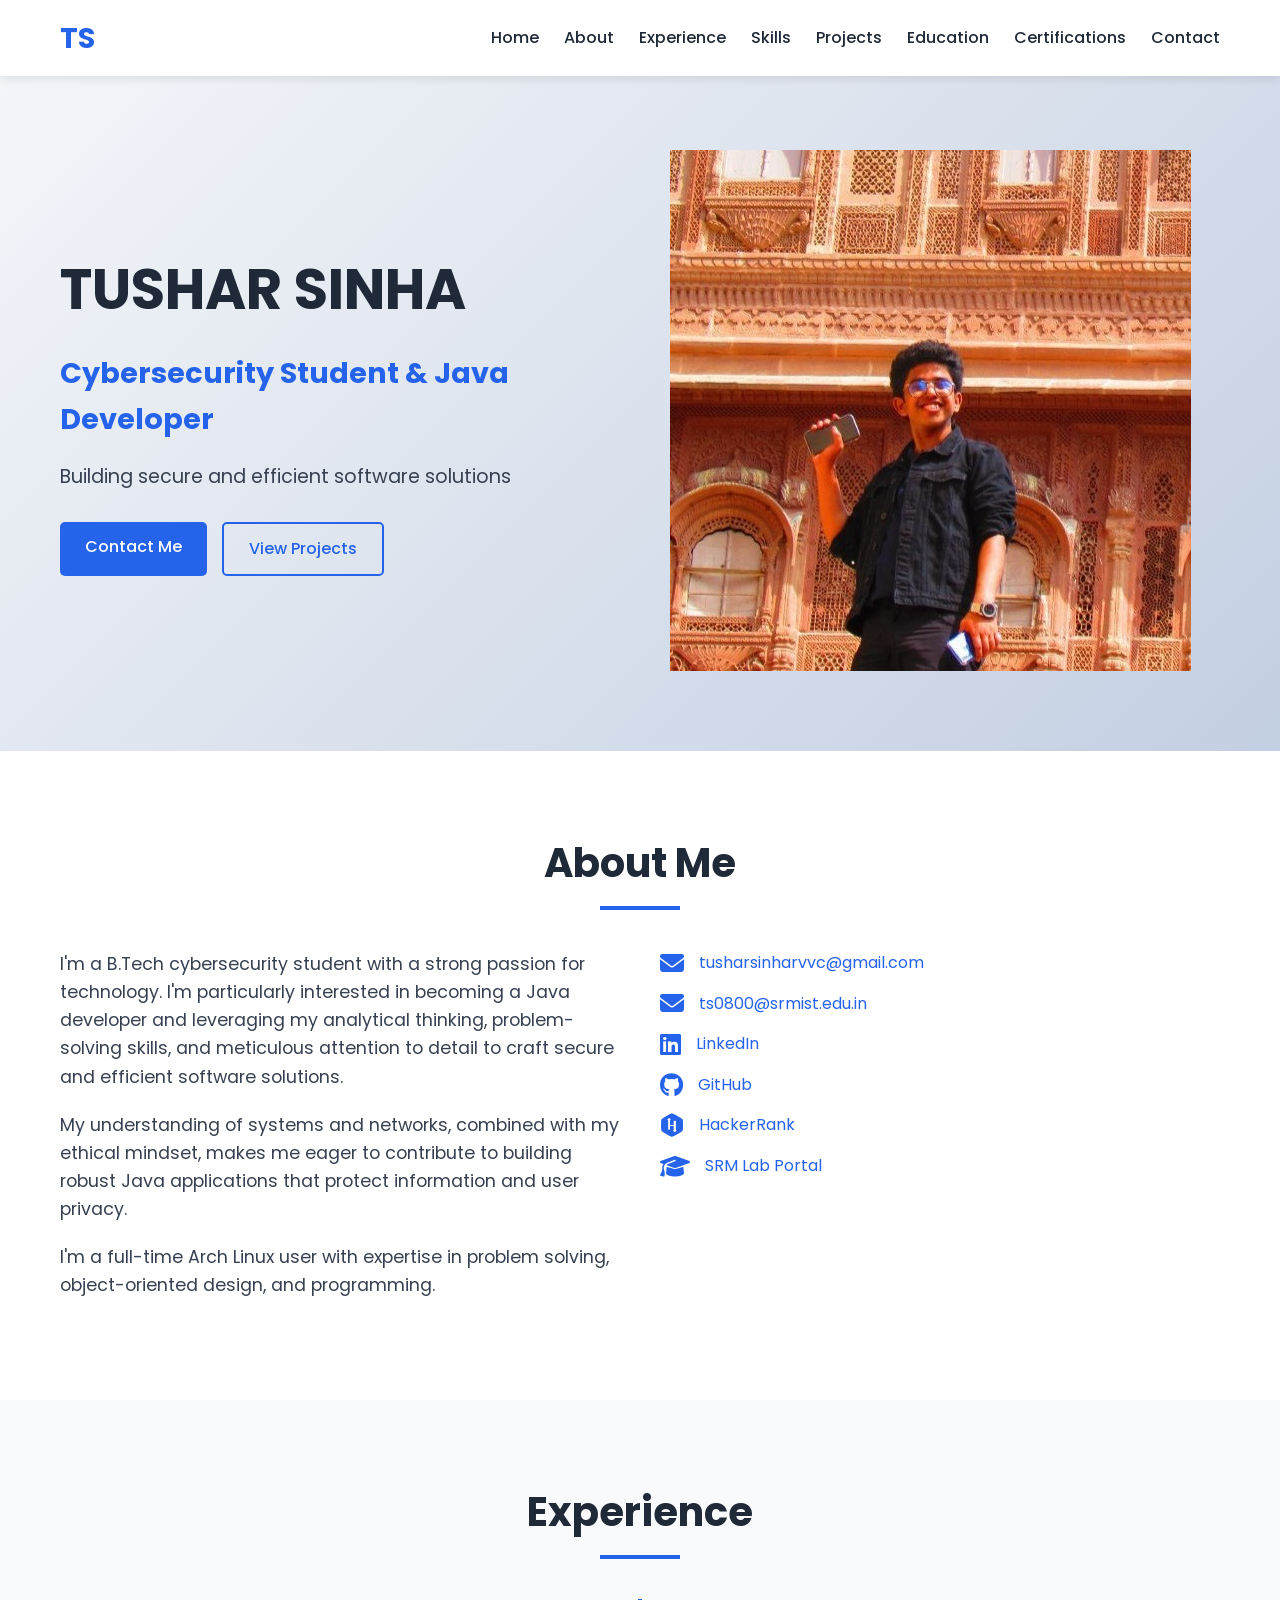
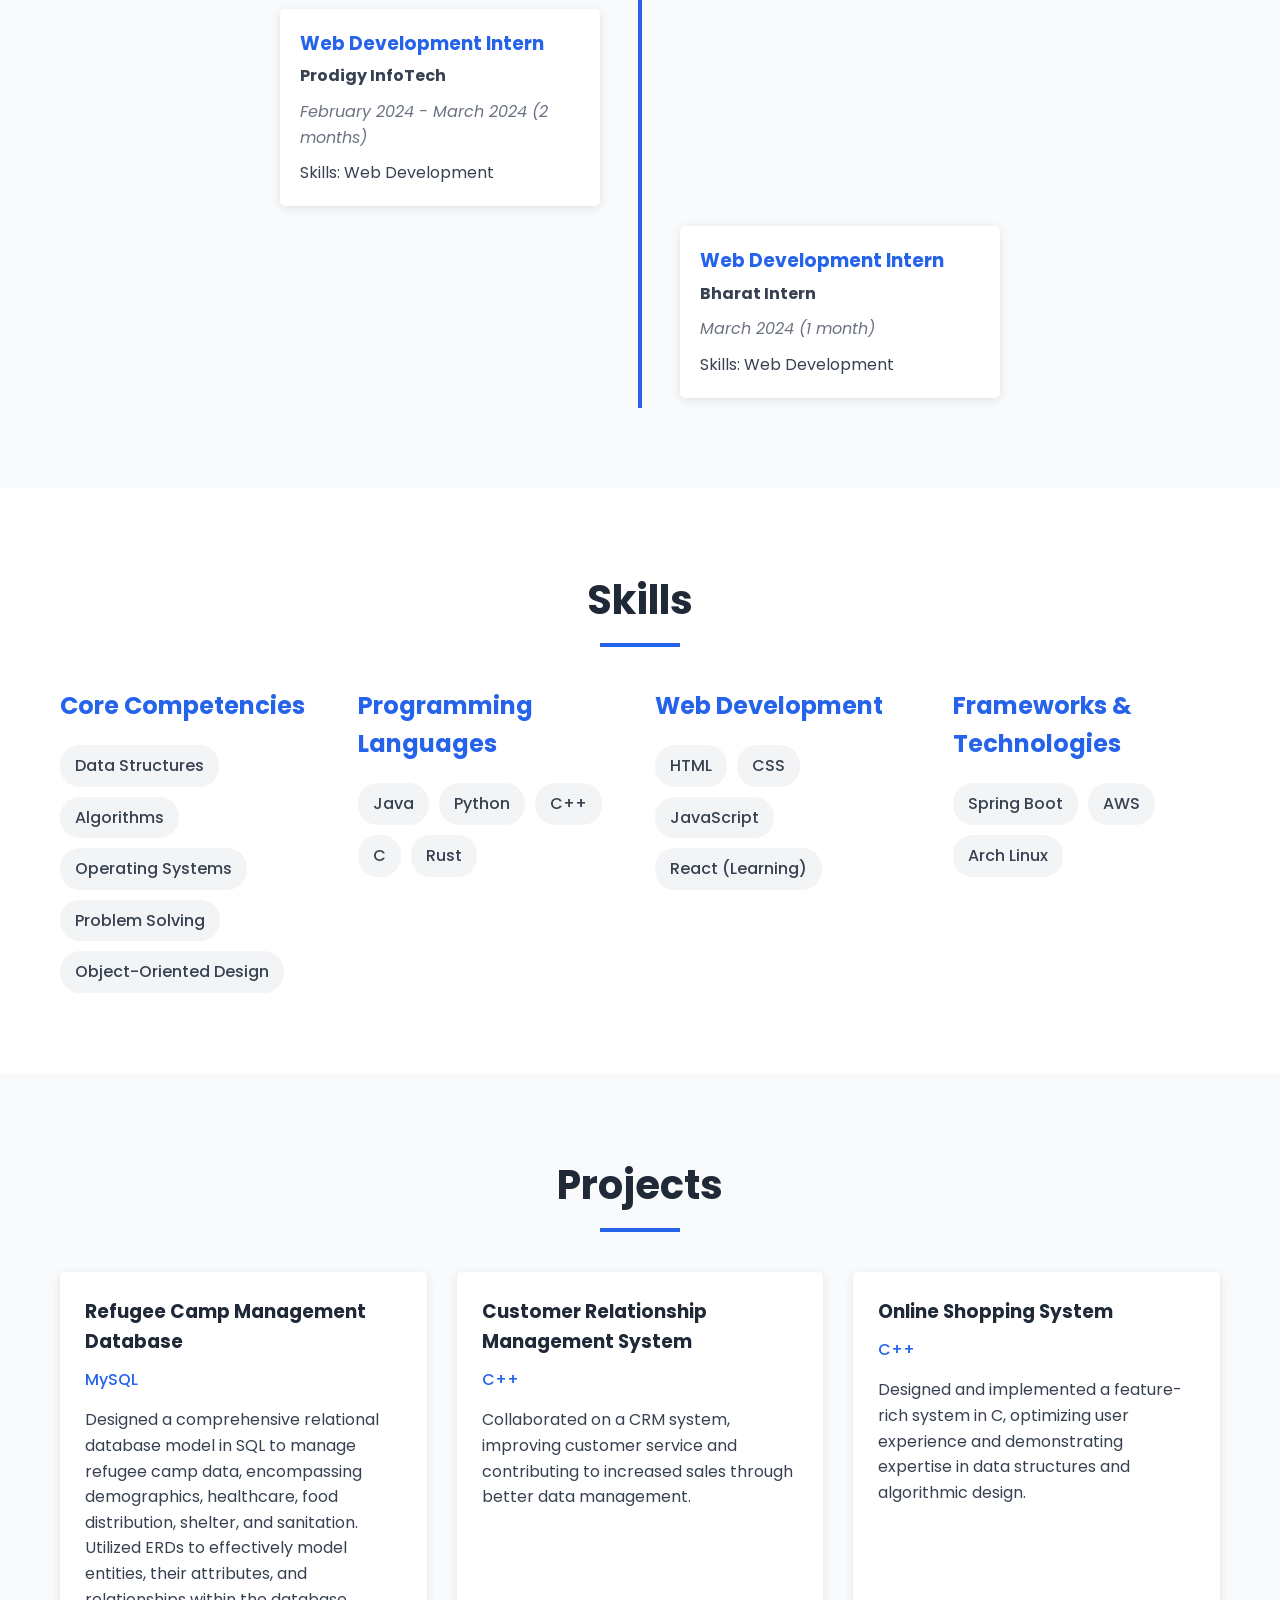
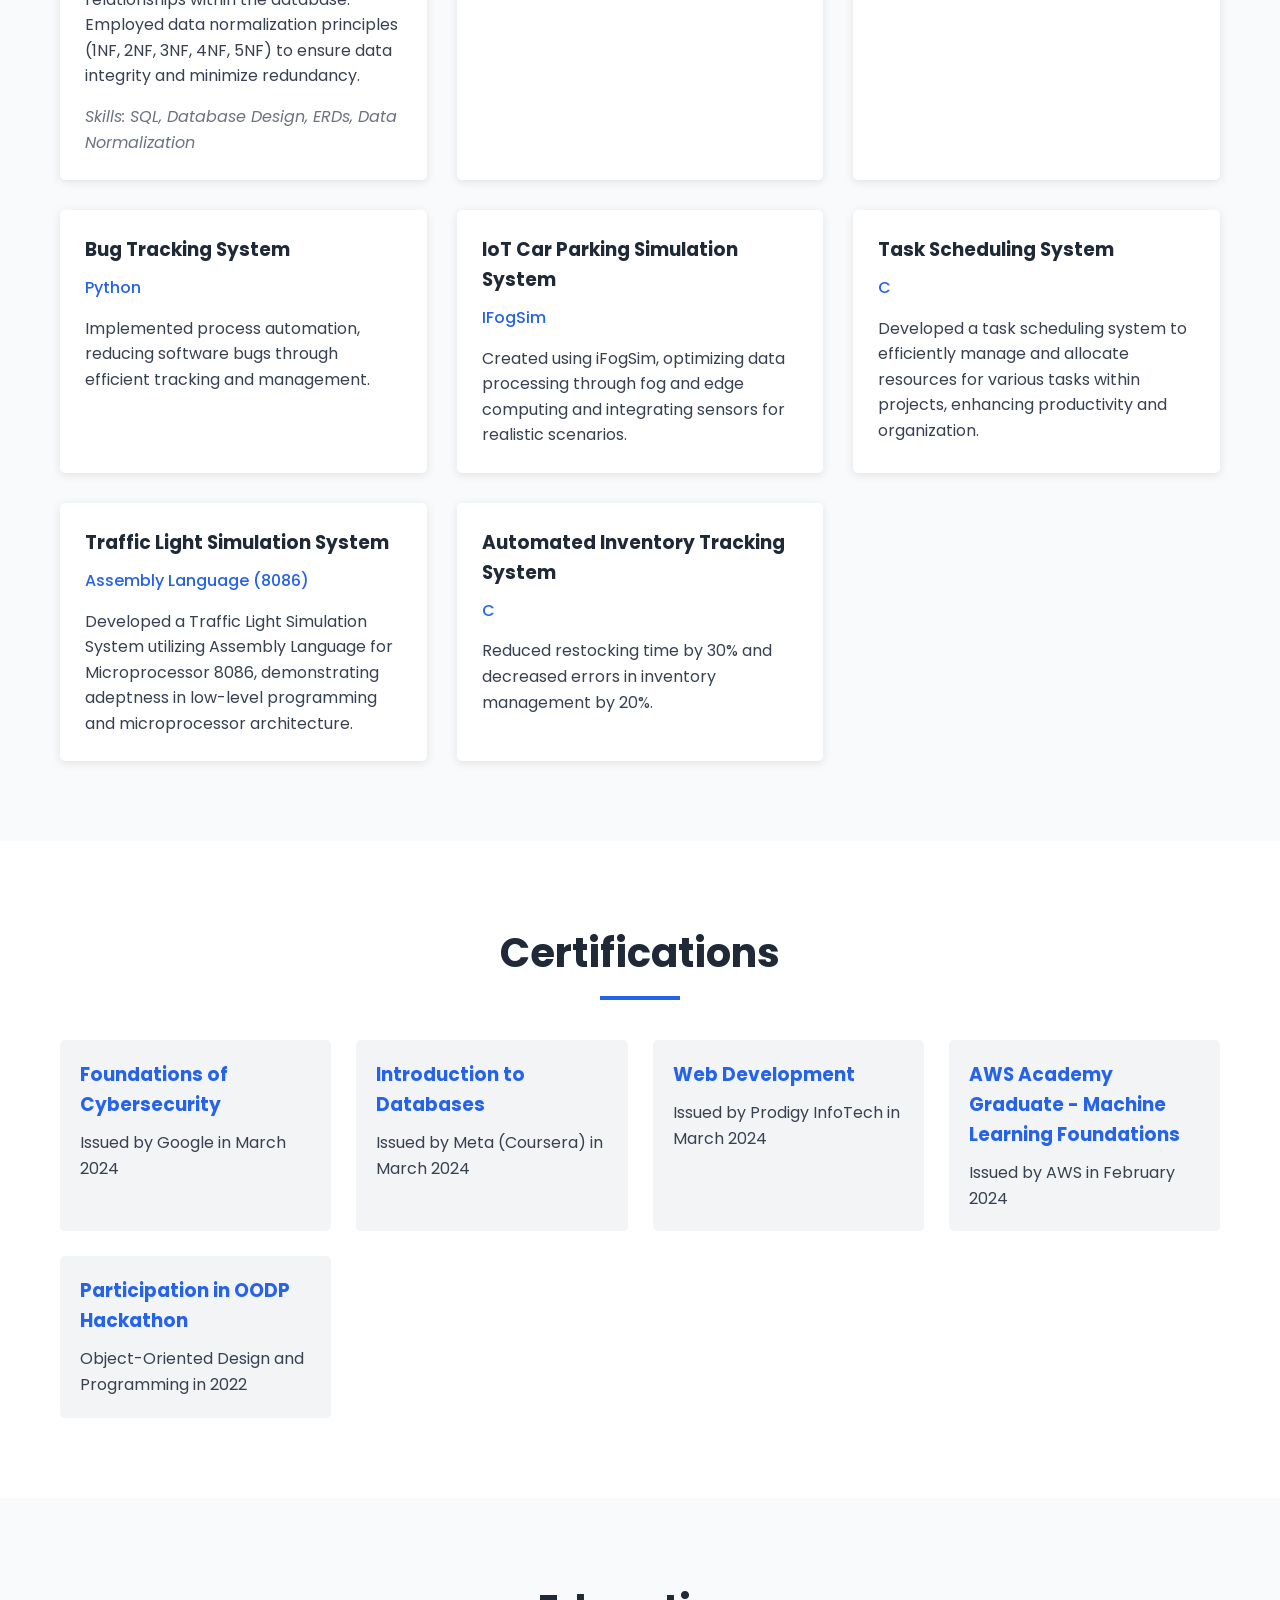
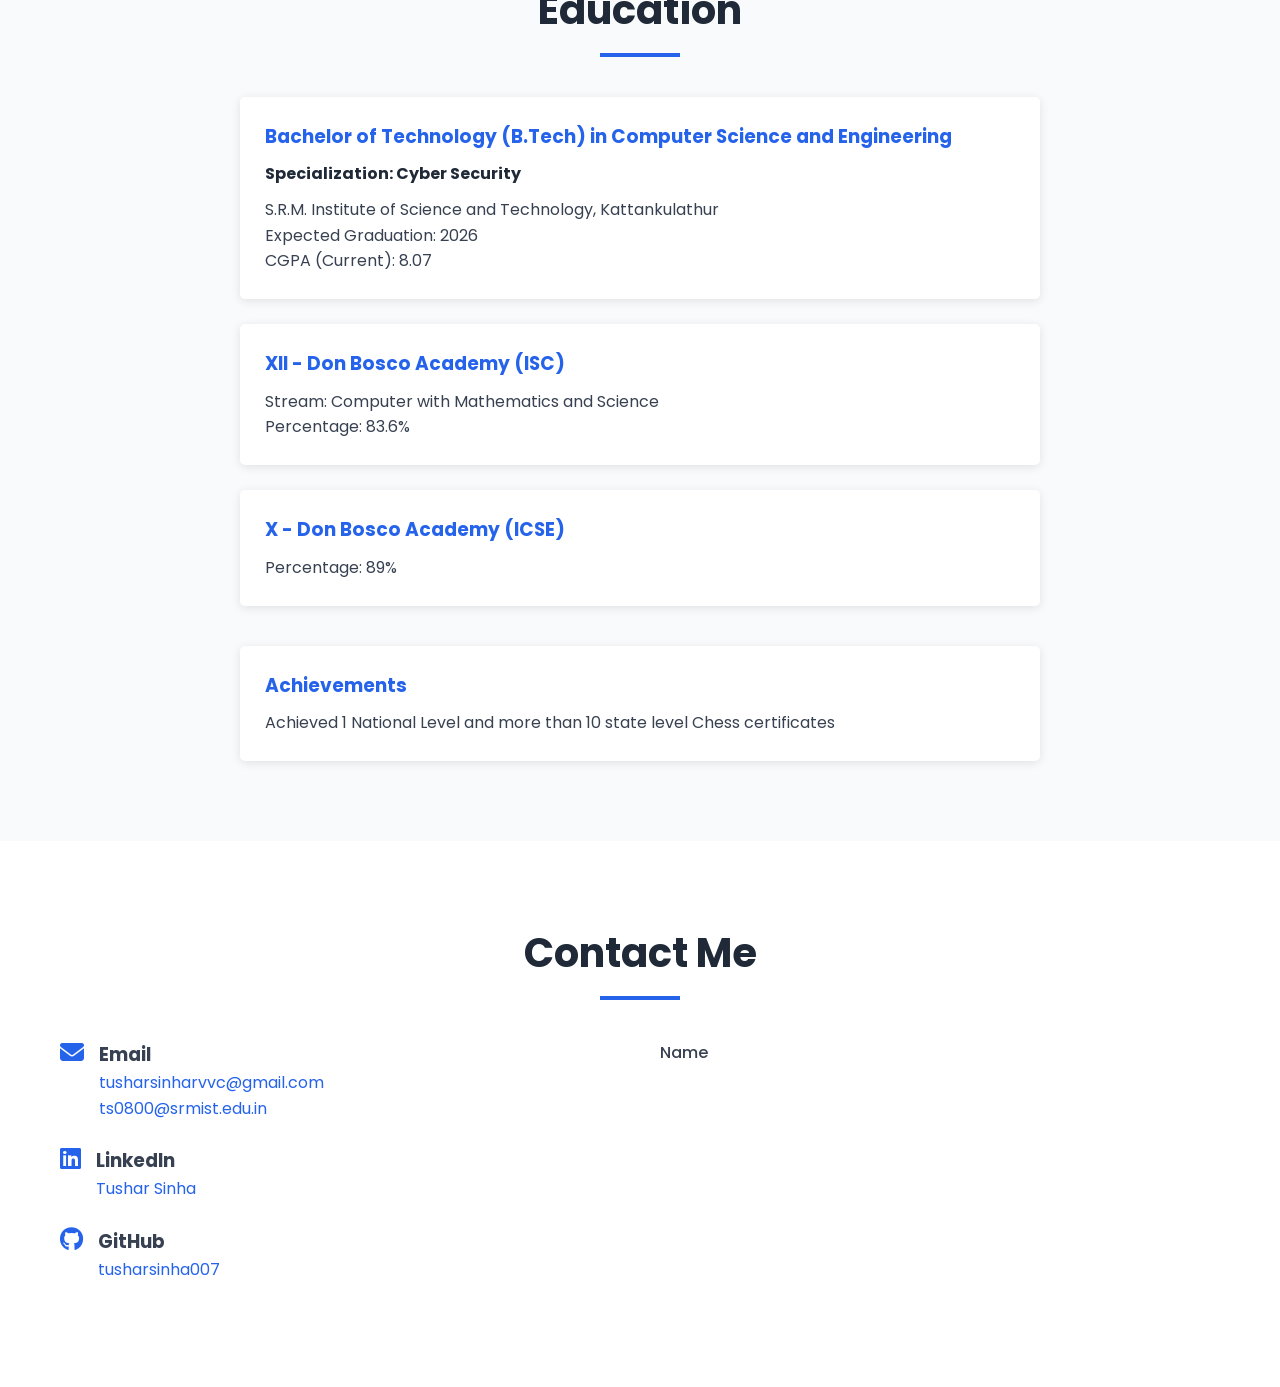
==== commit 40562b21: "Update index.html" ====
--- a/index.html
+++ b/index.html
@@ -46,6 +46,7 @@
             <div class="hero-image">
                 <!-- Replacing placeholder with actual image -->
                 <img src="photo_2025-02-22_01-53-03.jpg" alt="Tushar Sinha" class="profile-image">
+
             </div>
         </div>
     </section>
@@ -294,7 +295,7 @@
                         <i class="fab fa-github"></i>
                         <div>
                             <h3>GitHub</h3>
-                            <p><a href="https://github.com/tusharsinha007" target="_blank">tiuzrcloud</a></p>
+                            <p><a href="https://github.com/tusharsinha007" target="_blank">tusharsinha007</a></p>
                         </div>
                     </div>
                 </div>
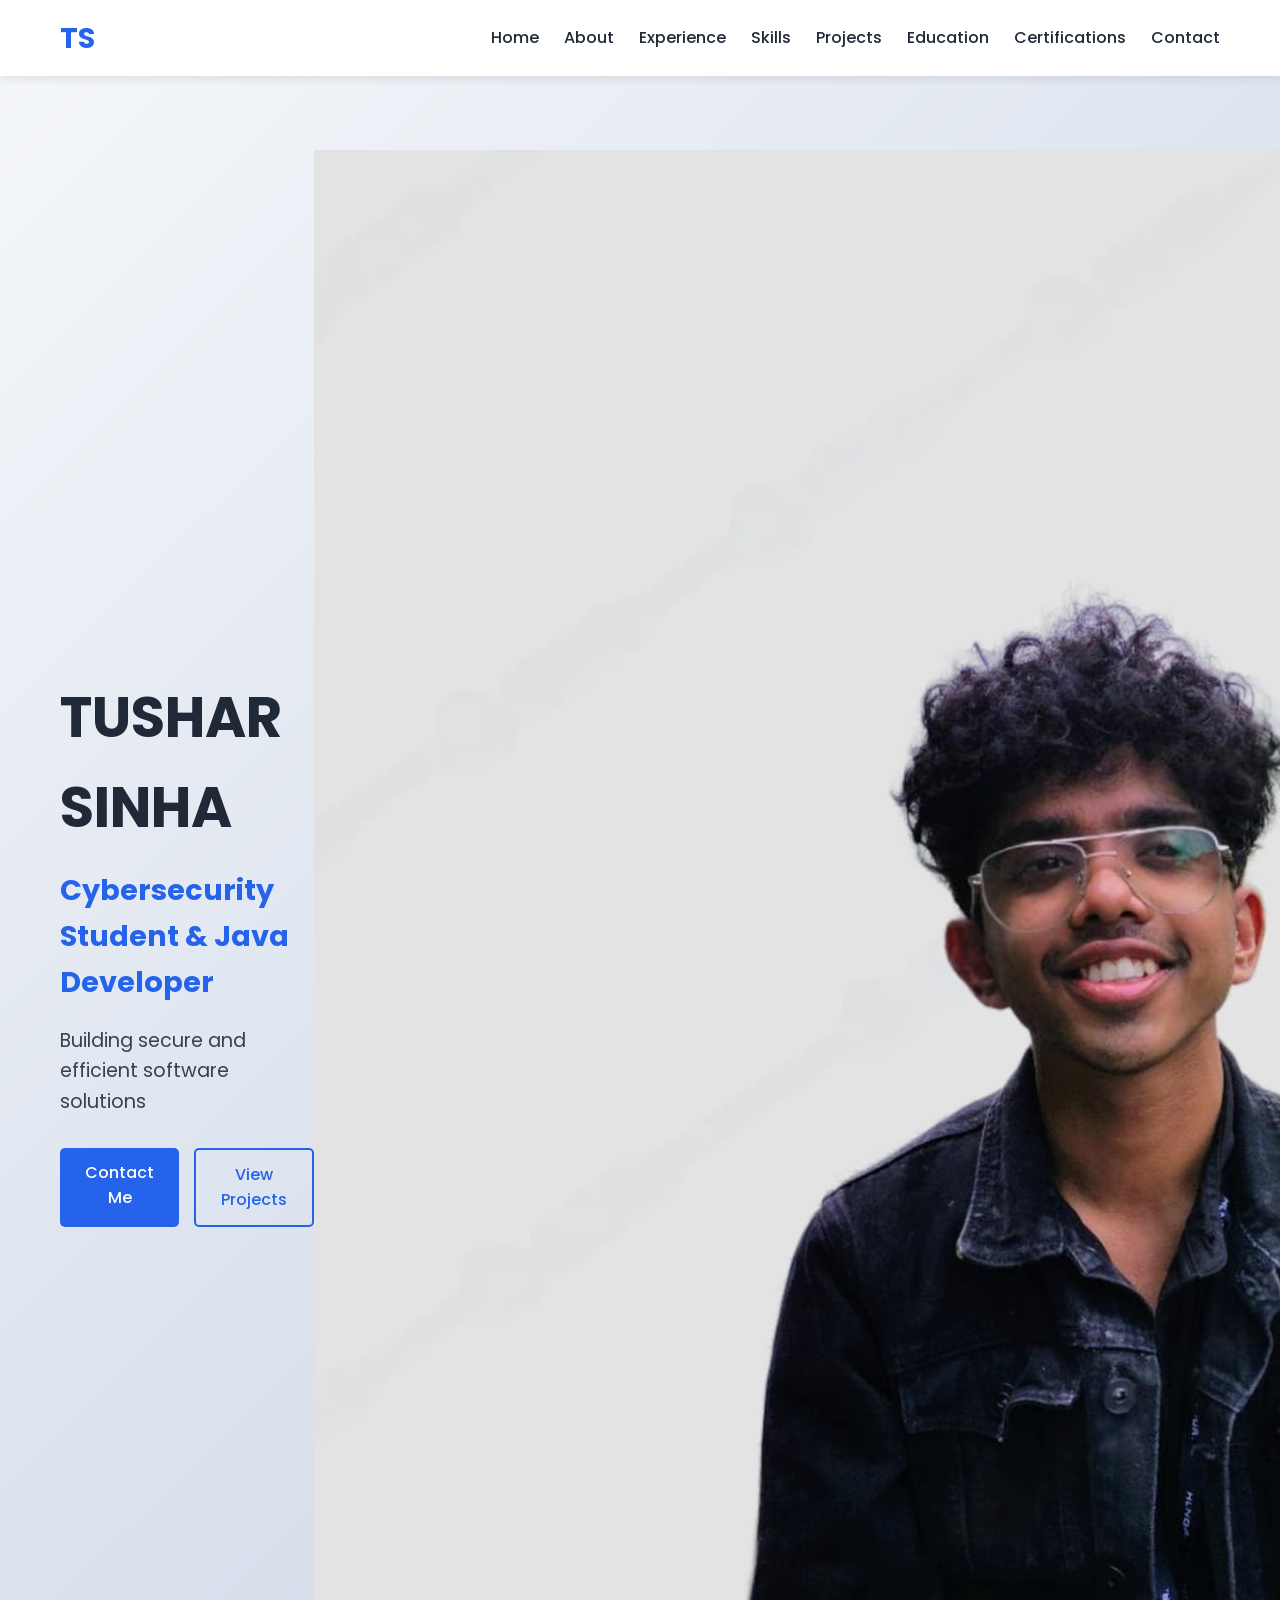
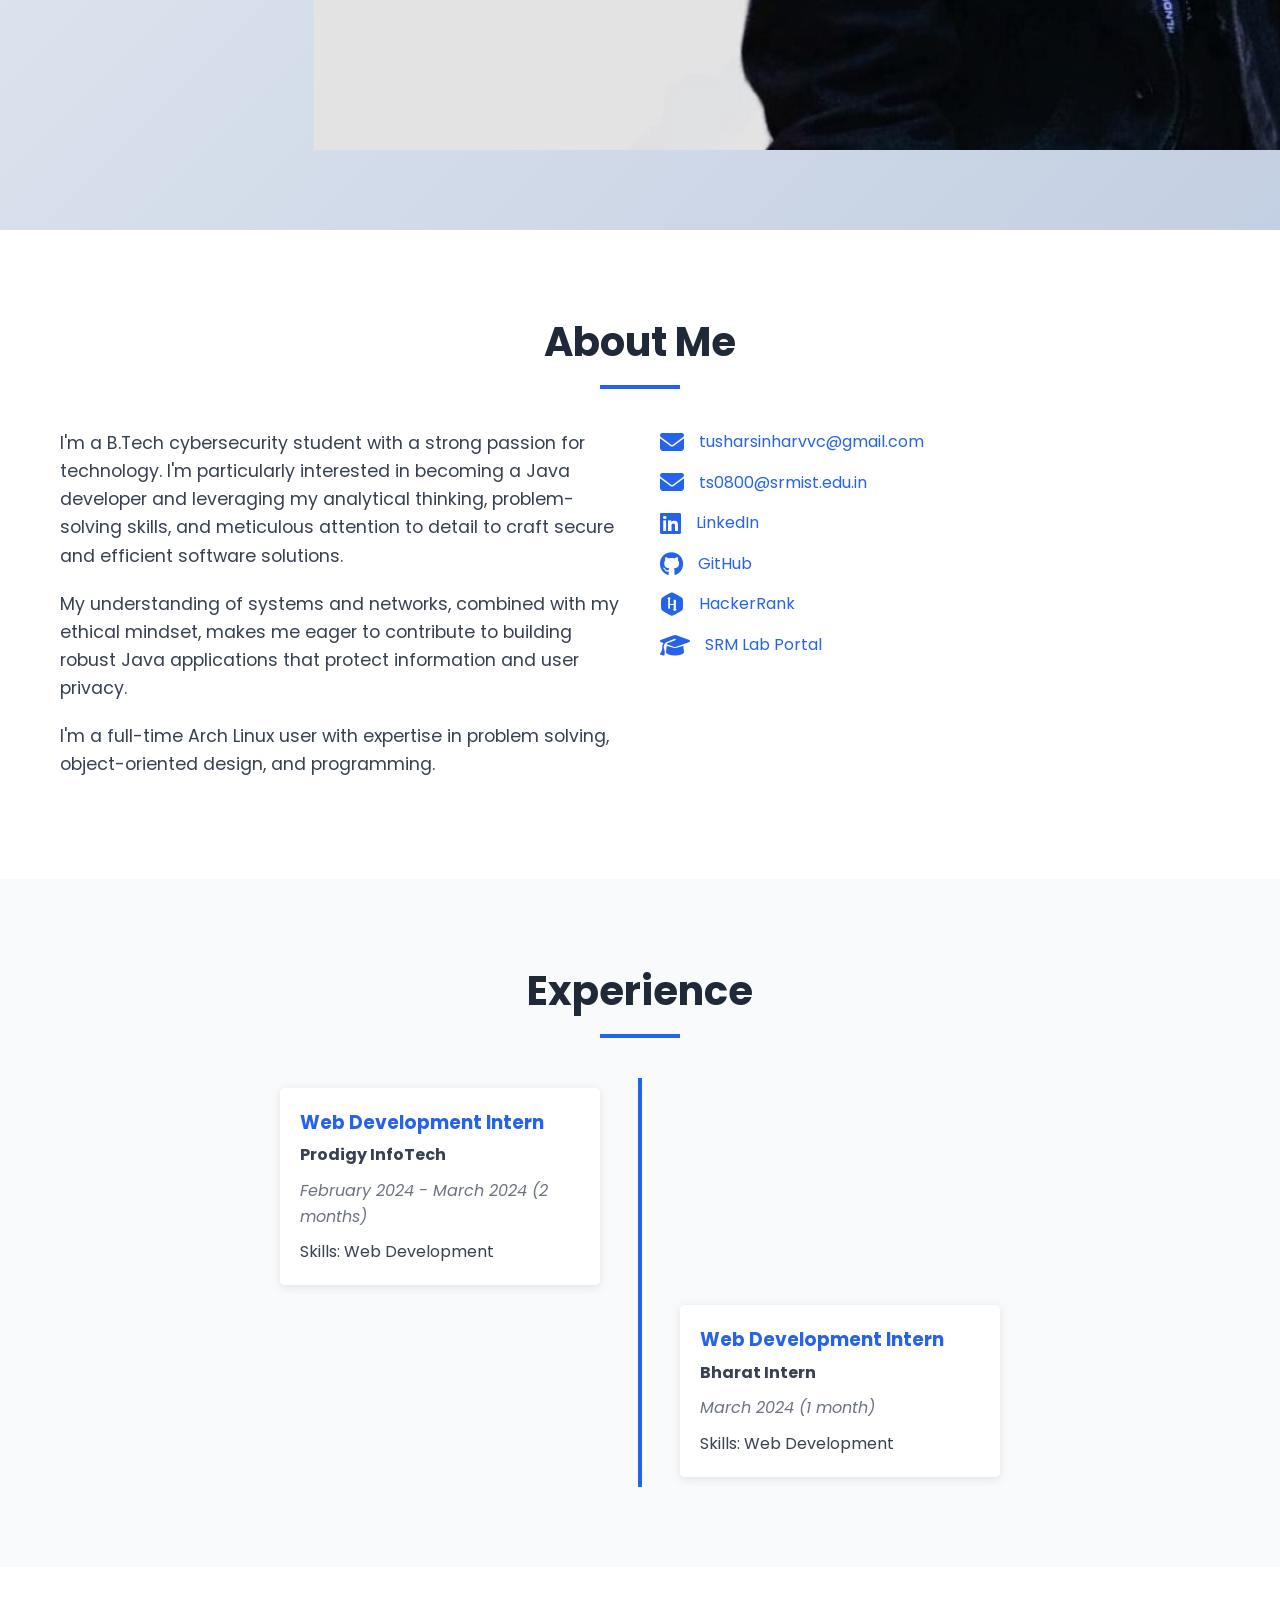
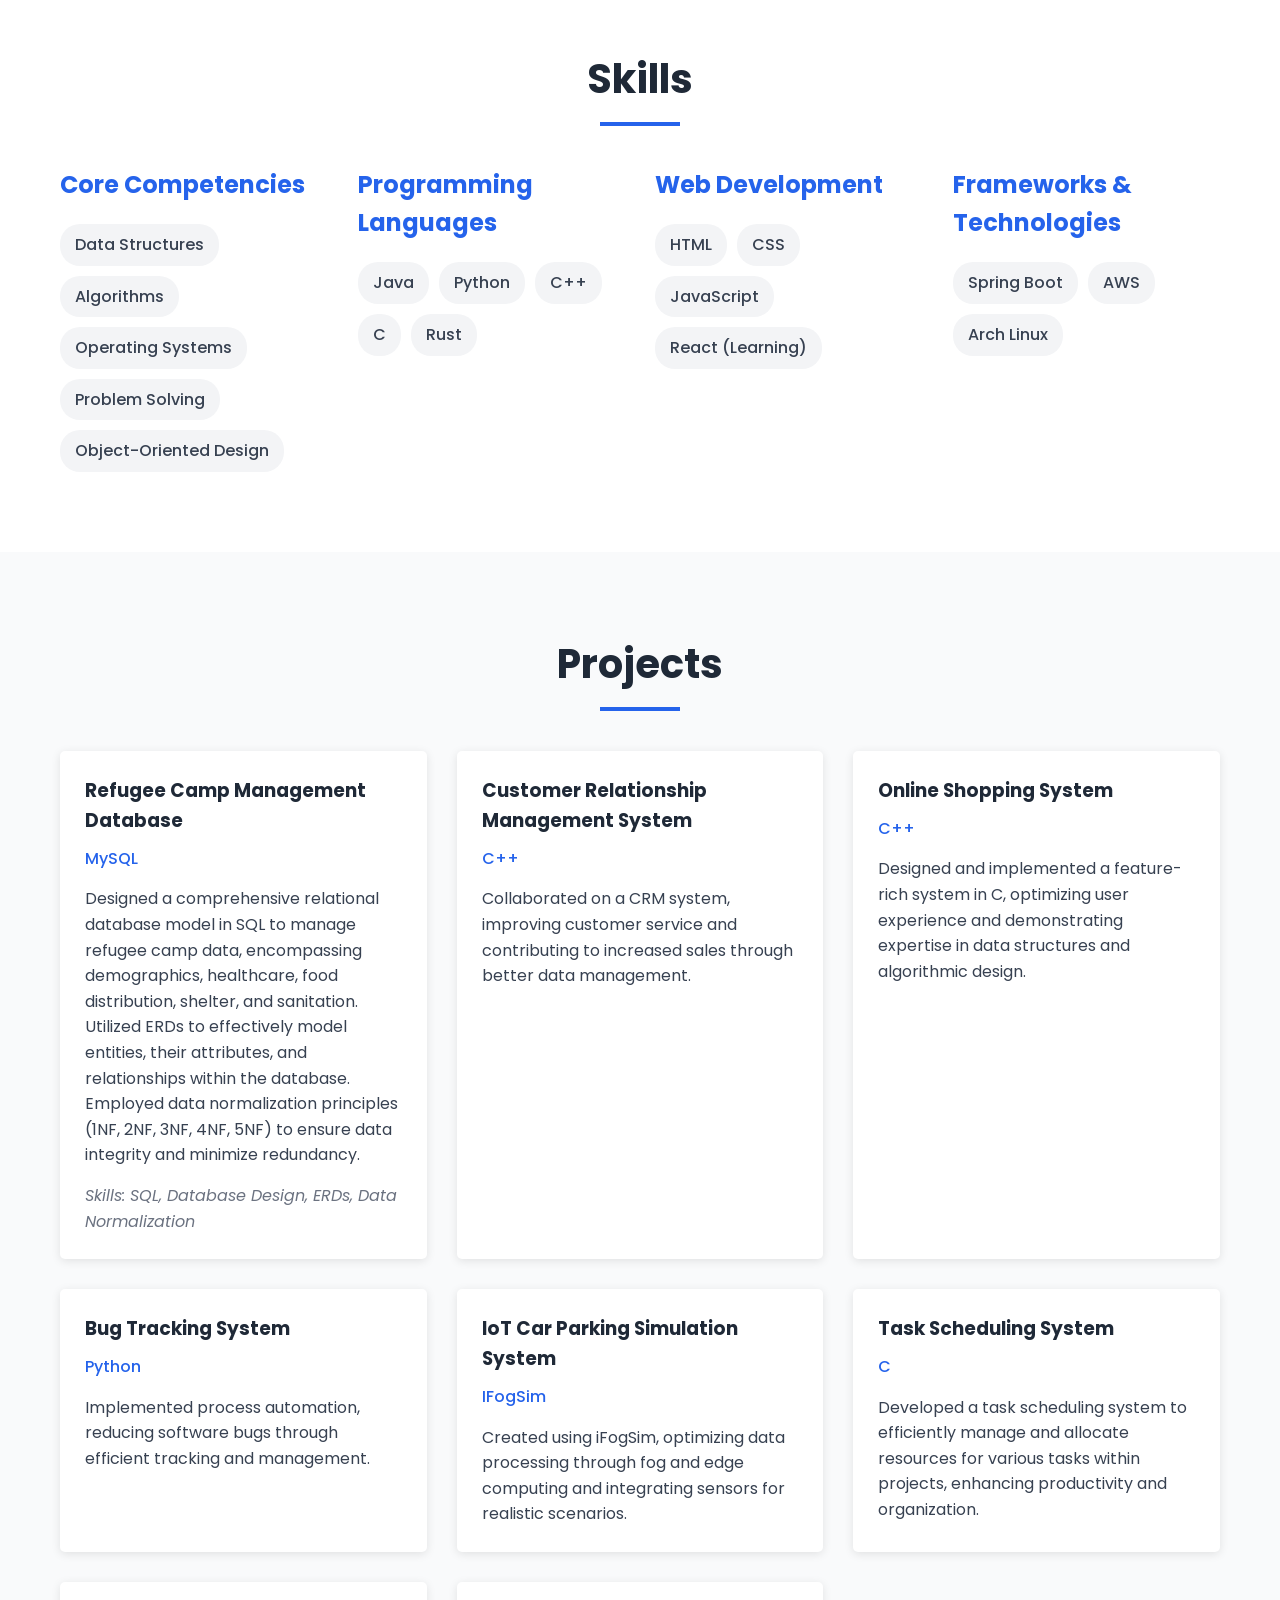
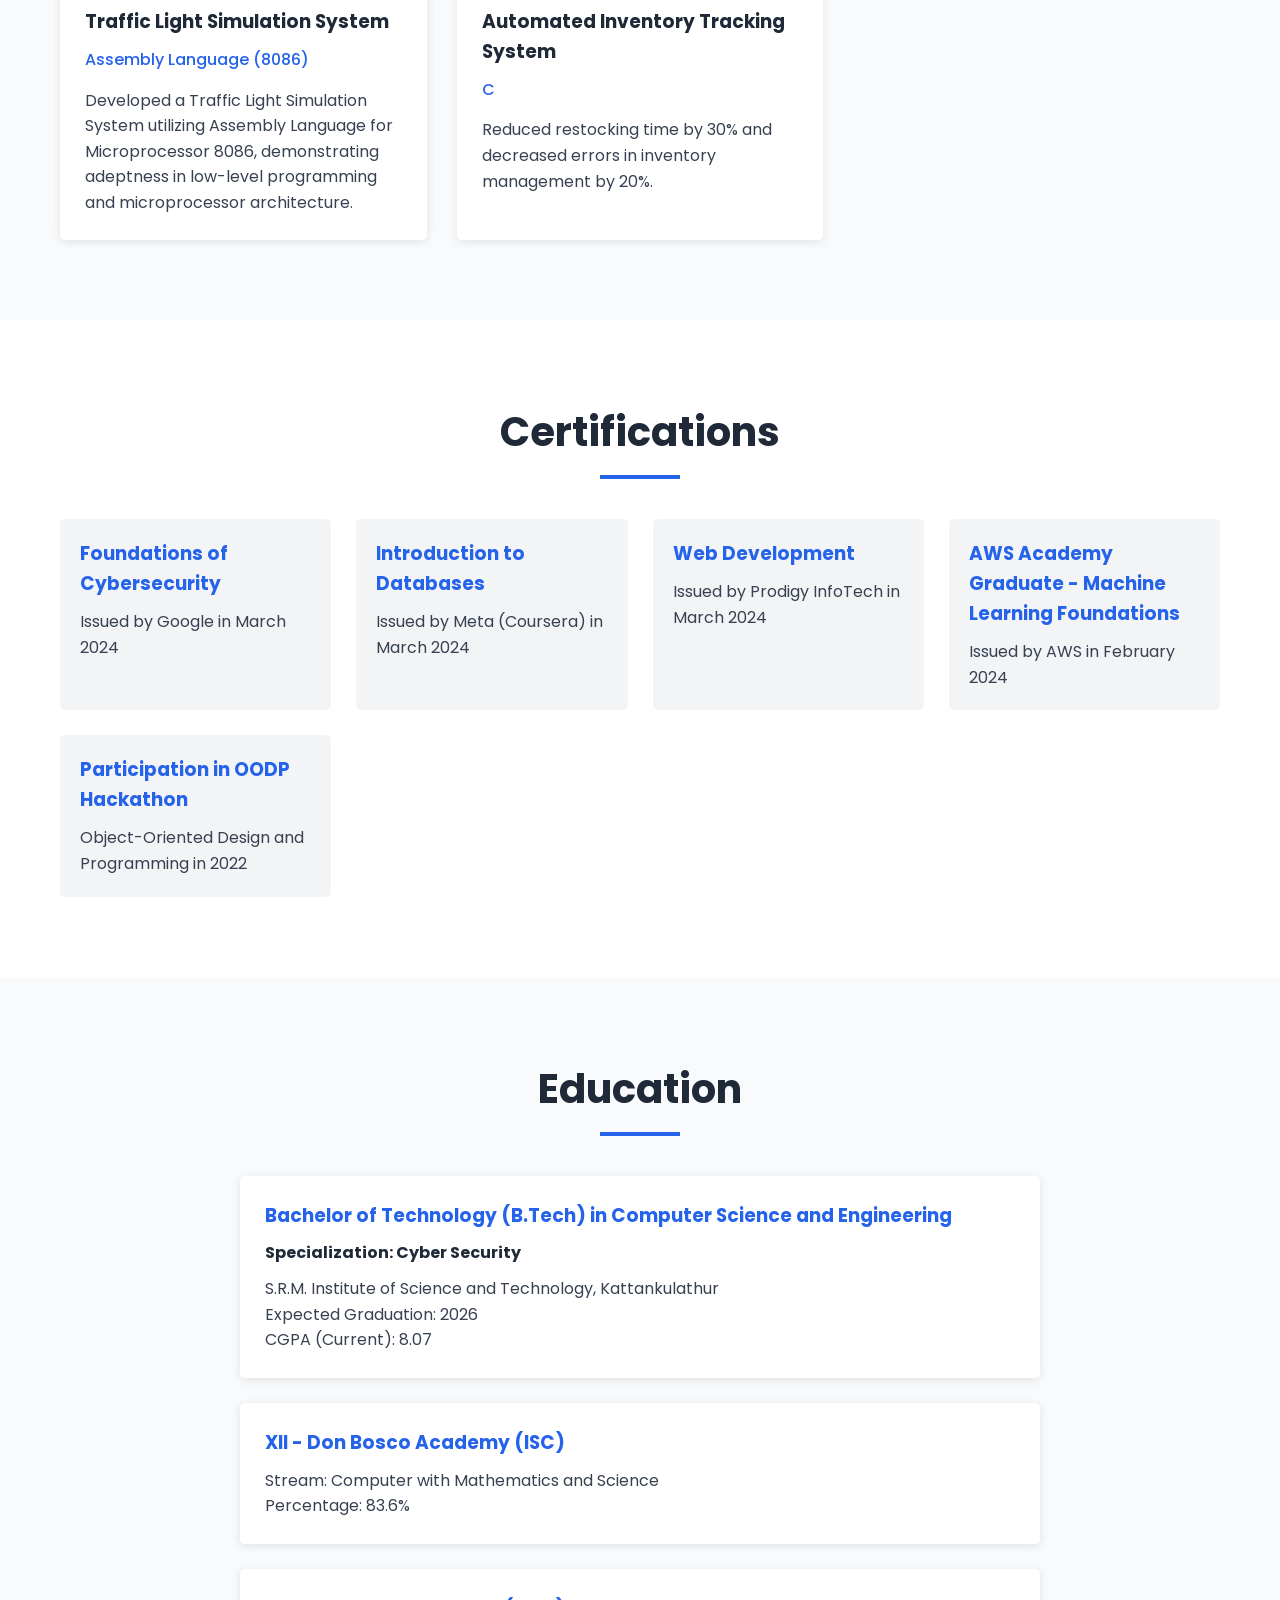
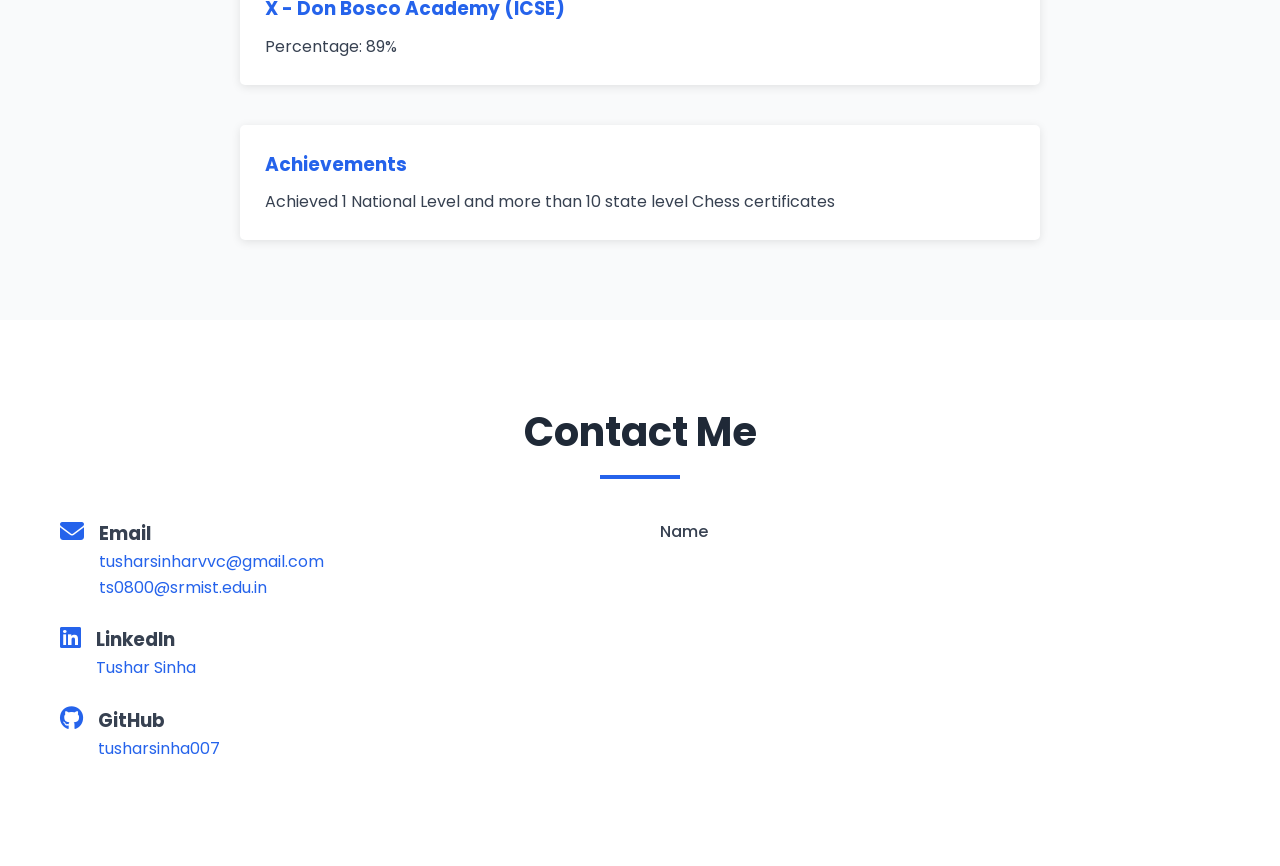
==== commit d026fb05: "Update index.html" ====
--- a/index.html
+++ b/index.html
@@ -45,7 +45,7 @@
             </div>
             <div class="hero-image">
                 <!-- Replacing placeholder with actual image -->
-                <img src="photo_2025-02-22_01-53-03.jpg" alt="Tushar Sinha" class="profile-image">
+                <img src="photo.jpg" alt="Tushar Sinha" class="profile-image">
 
             </div>
         </div>
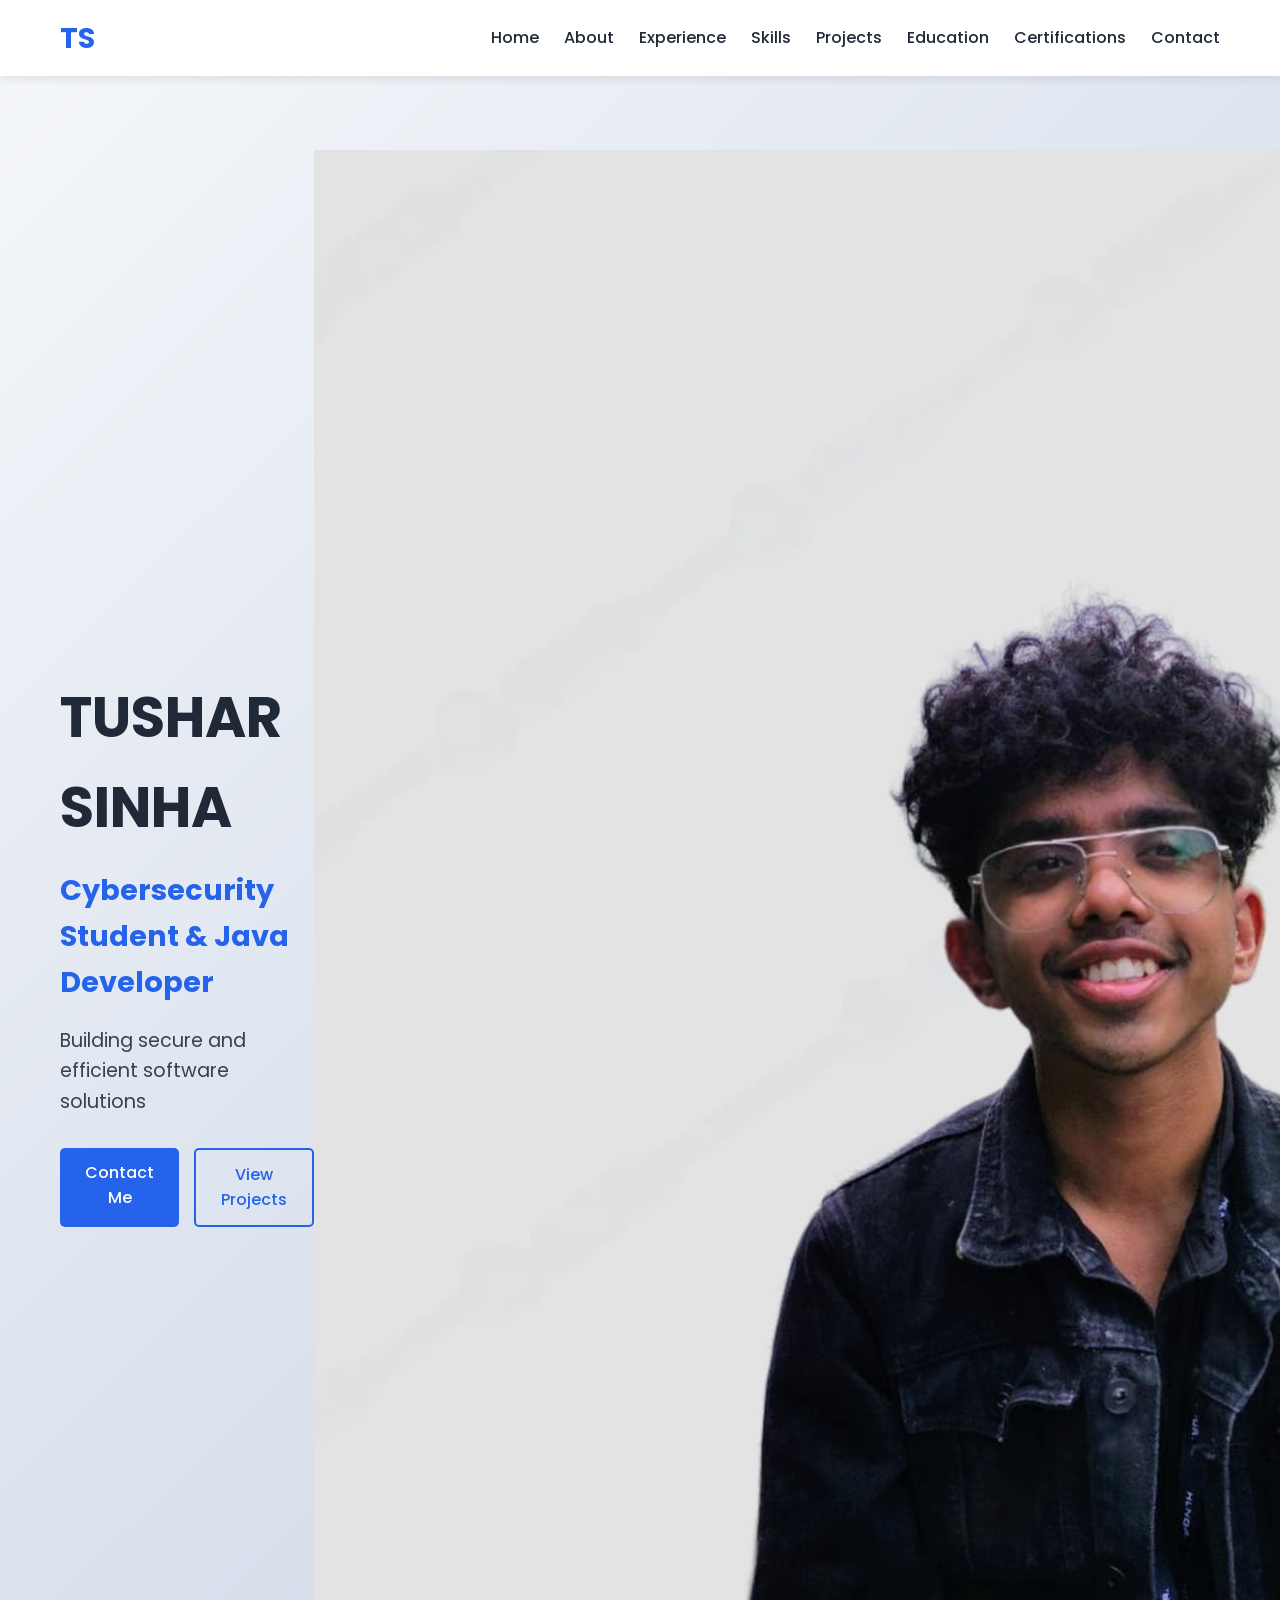
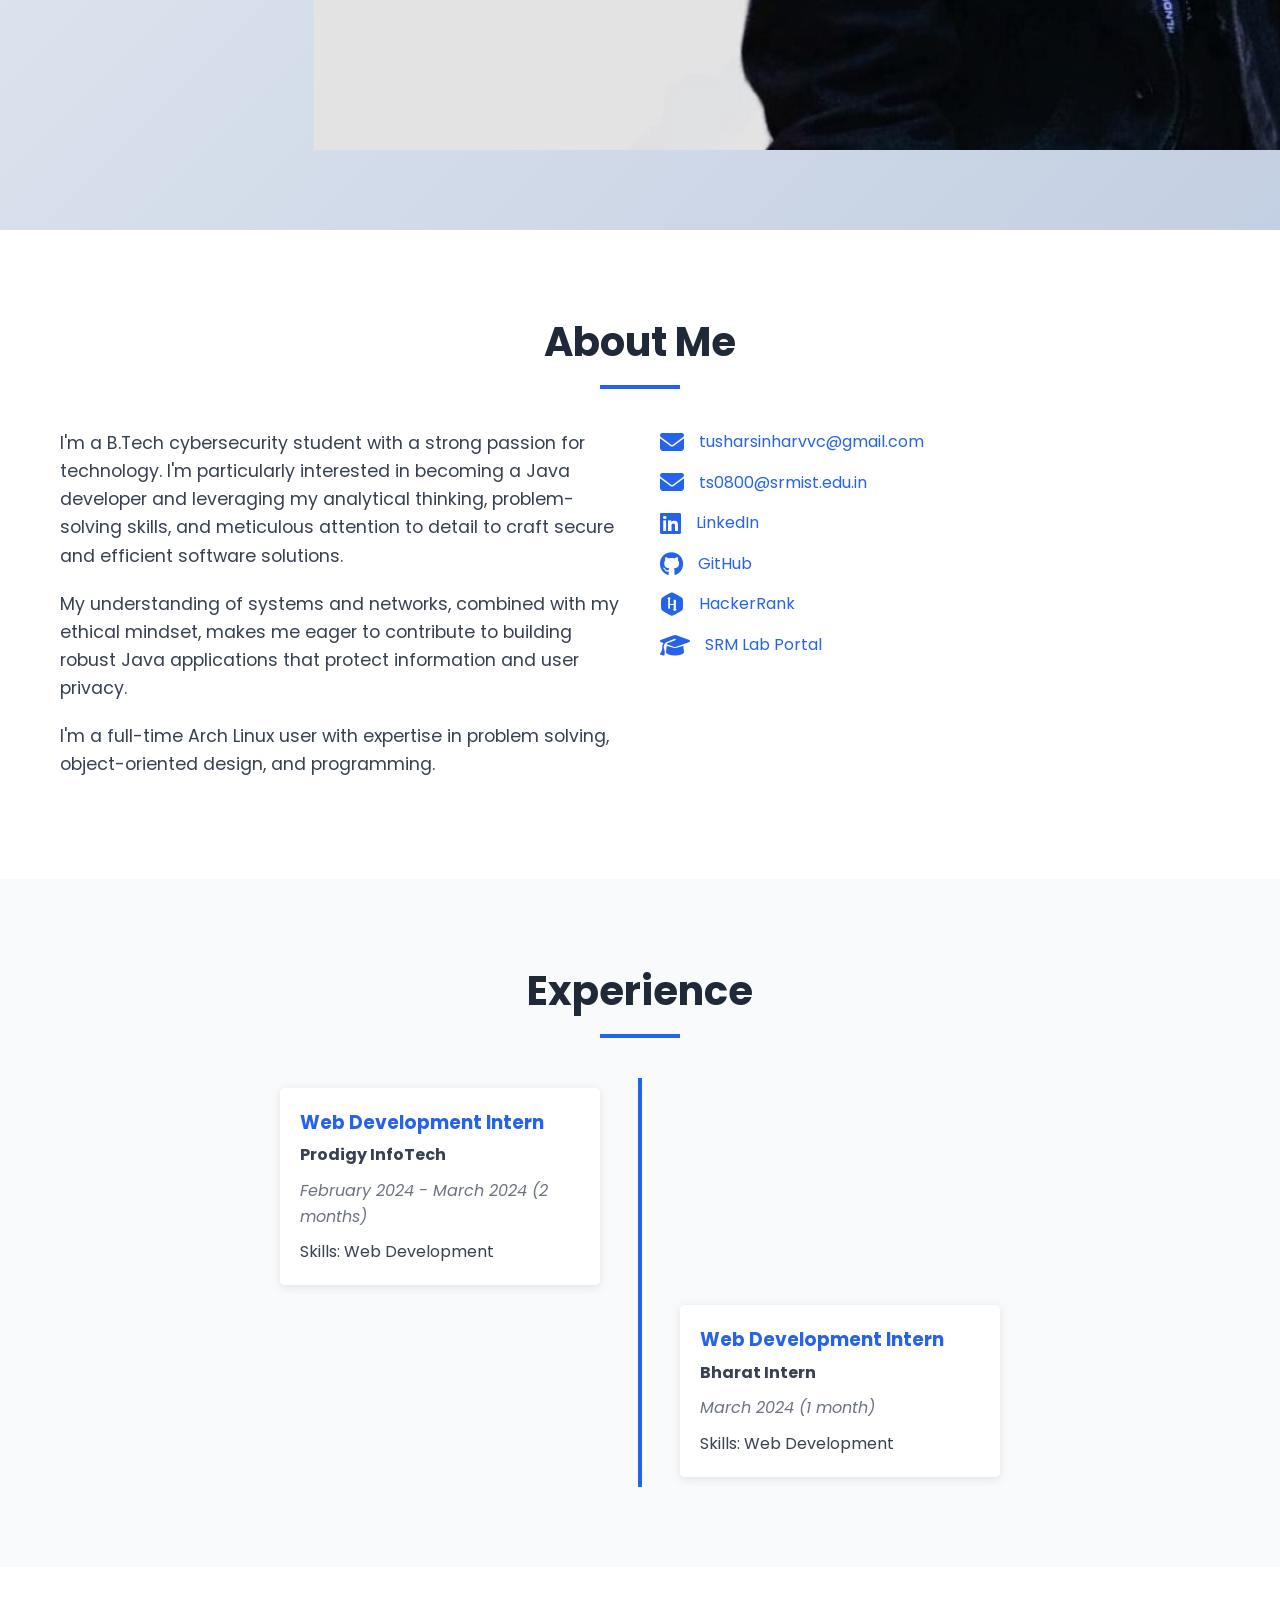
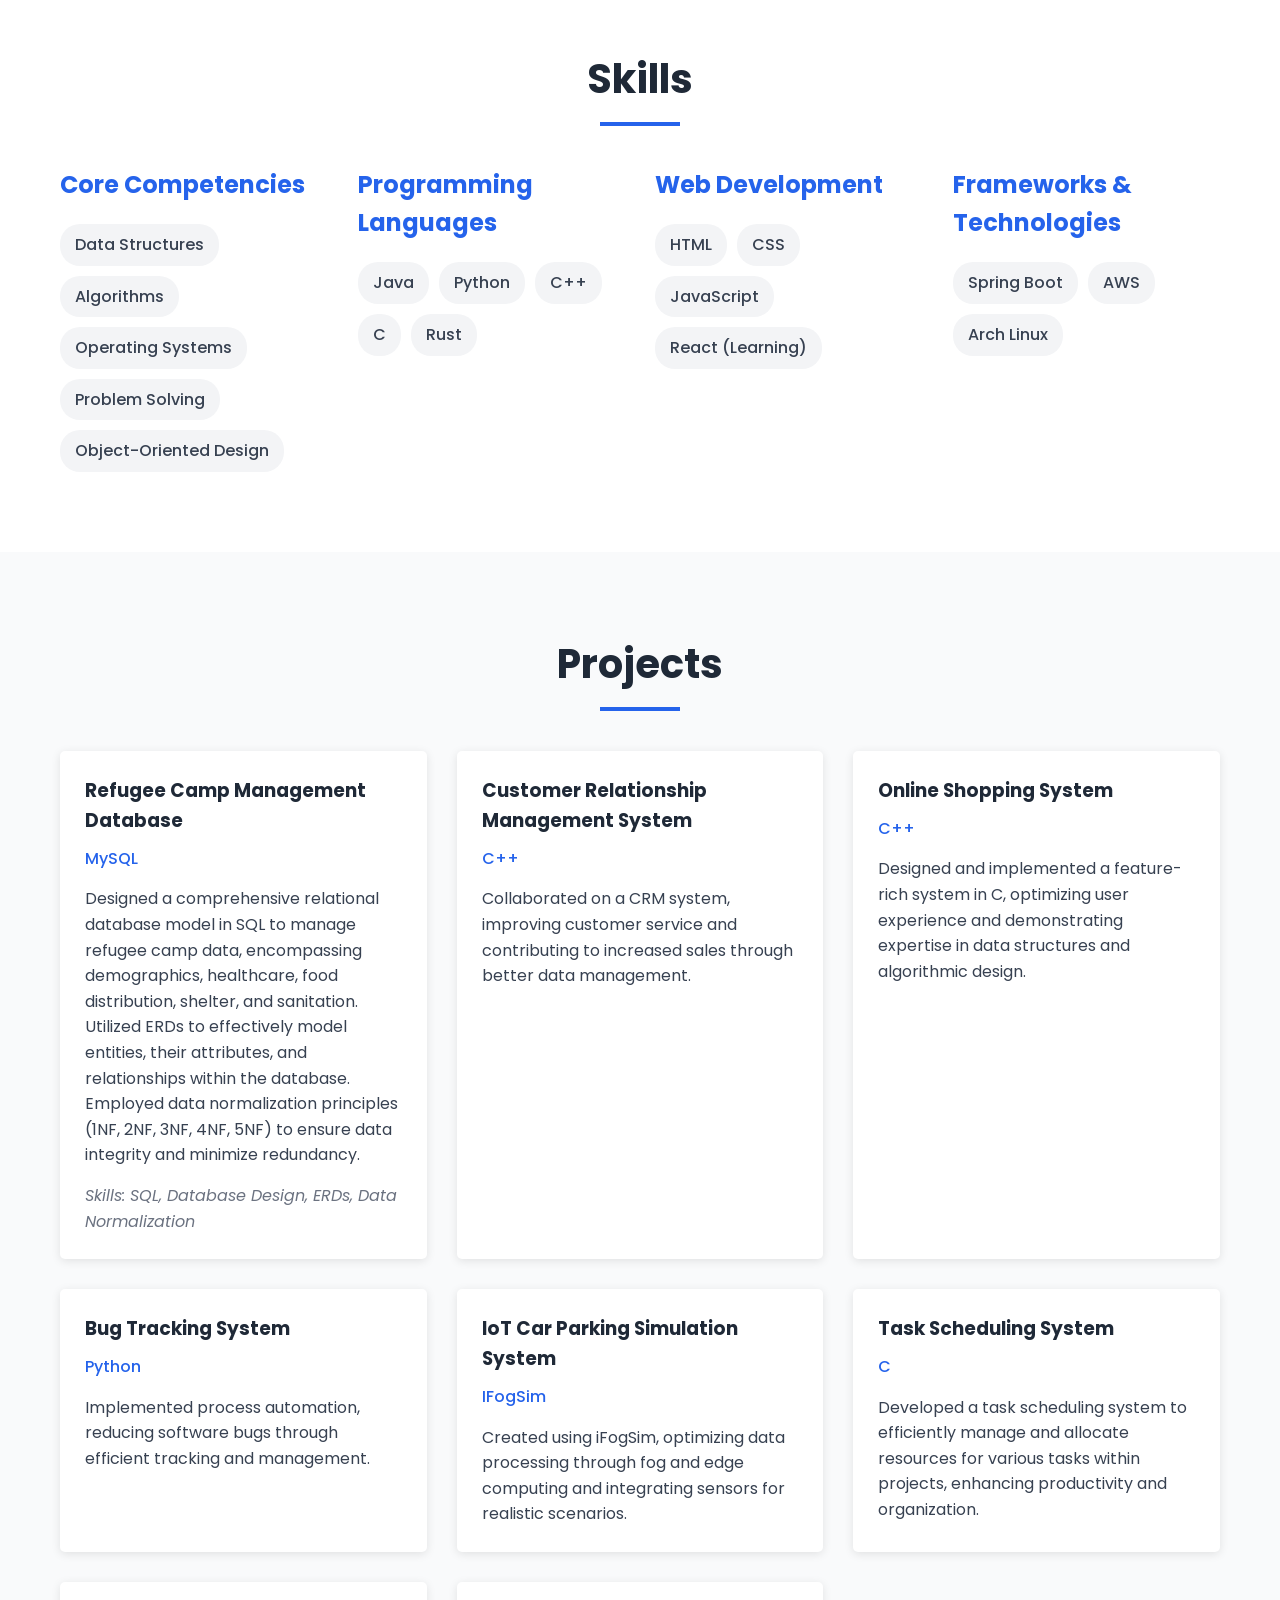
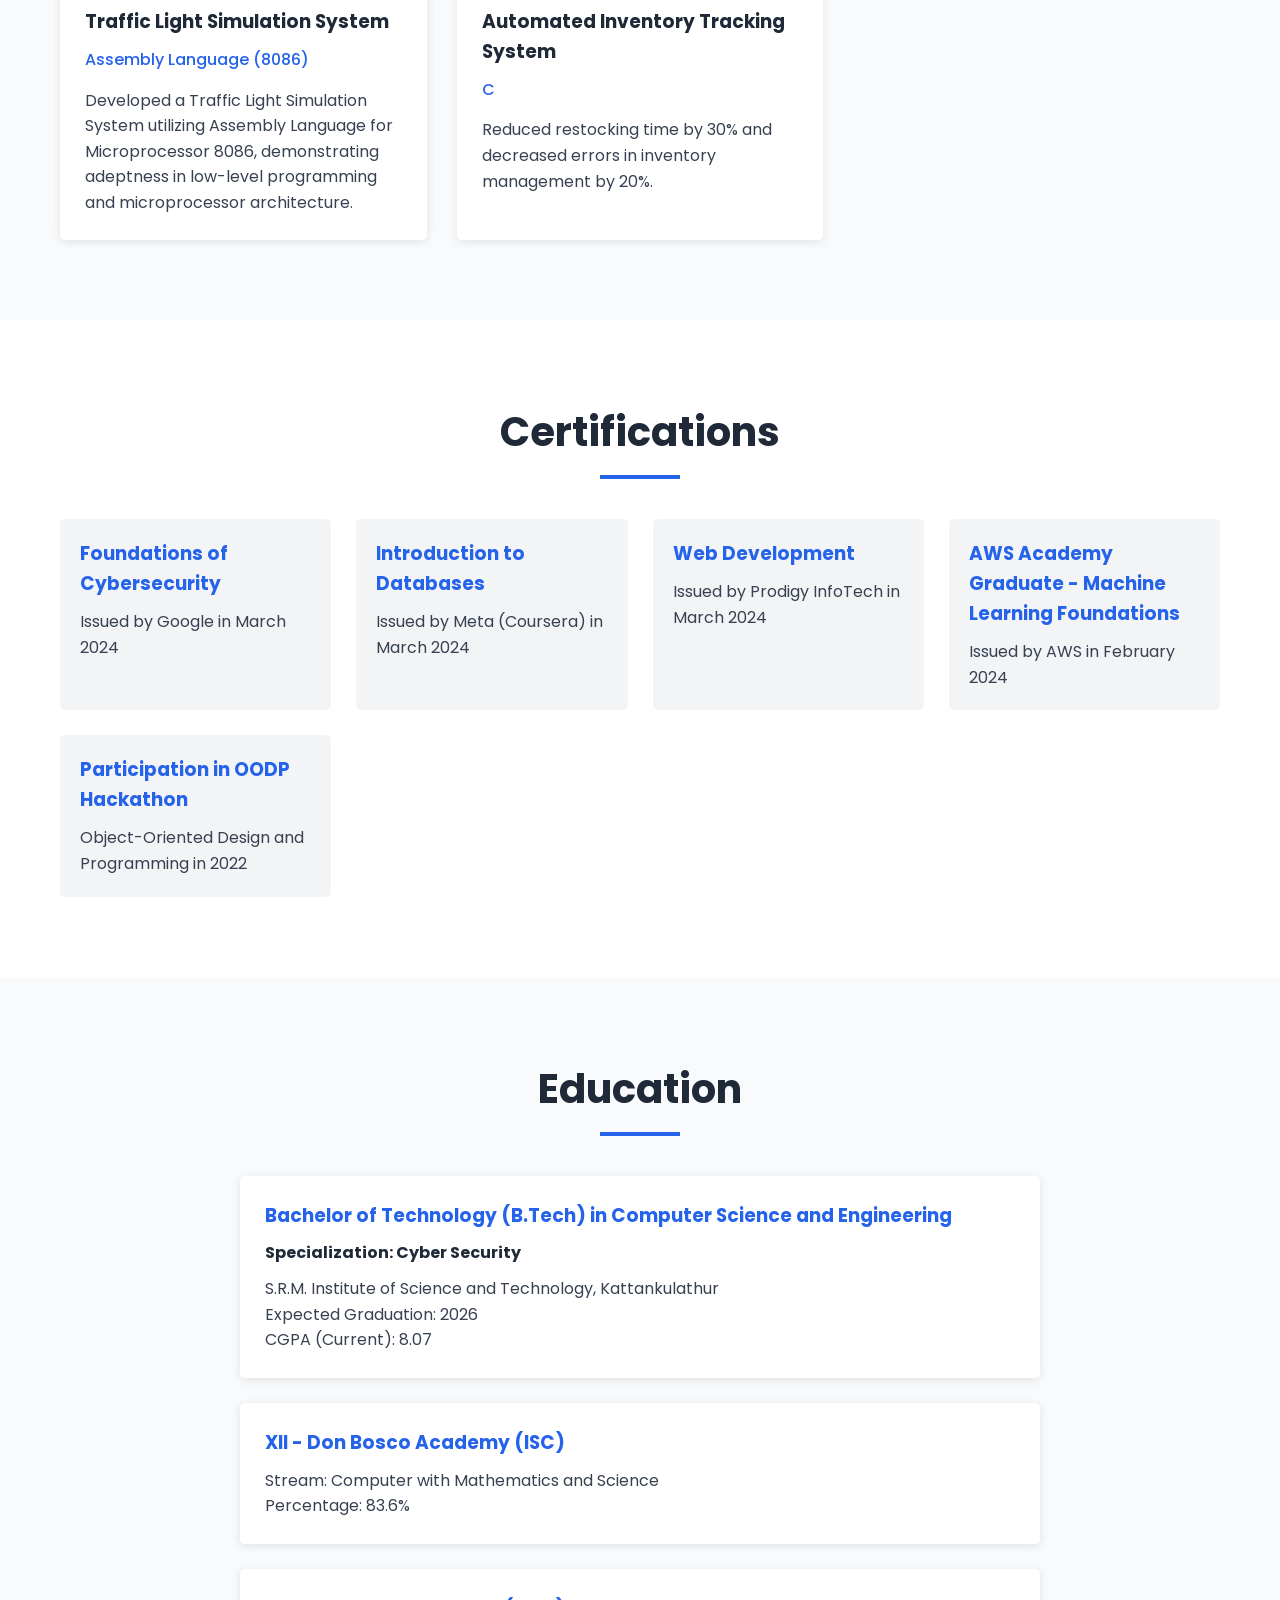
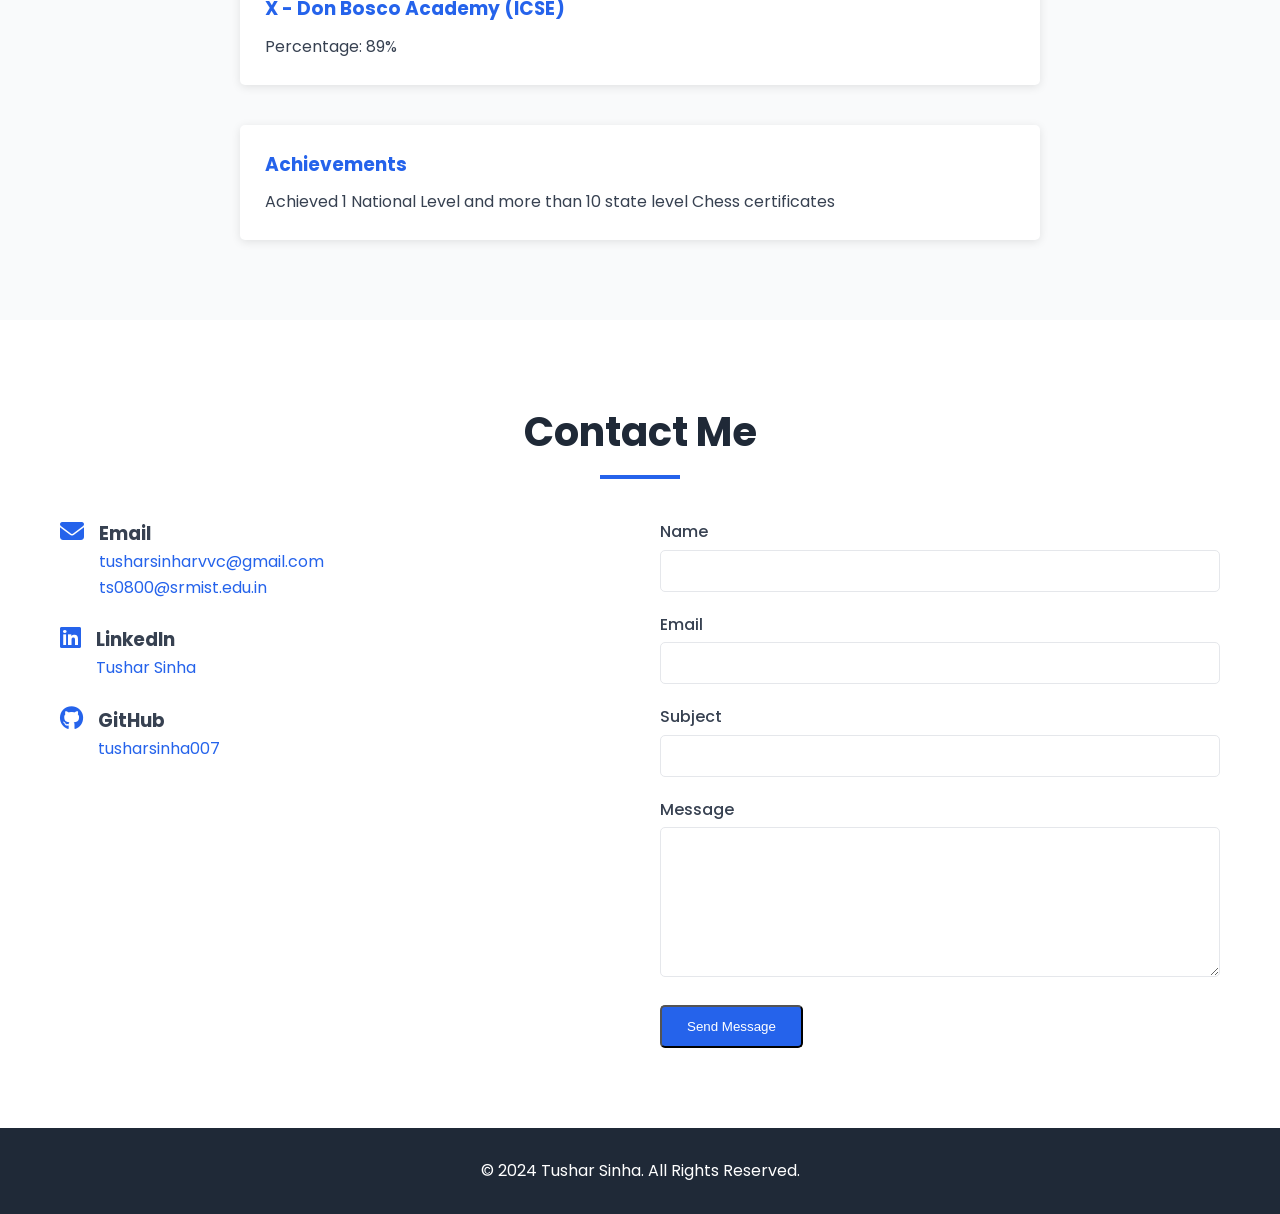
==== commit 0f890d98: "Update index.html" ====
--- a/index.html
+++ b/index.html
@@ -303,3 +303,34 @@
                     <form id="contactForm">
                         <div class="form-group">
                             <label for="name">Name</label>
+                            <input type="text" id="name" name="name" required>
+                        </div>
+                        <div class="form-group">
+                            <label for="email">Email</label>
+                            <input type="email" id="email" name="email" required>
+                        </div>
+                        <div class="form-group">
+                            <label for="subject">Subject</label>
+                            <input type="text" id="subject" name="subject" required>
+                        </div>
+                        <div class="form-group">
+                            <label for="message">Message</label>
+                            <textarea id="message" name="message" required></textarea>
+                        </div>
+                        <button type="submit" class="btn primary-btn">Send Message</button>
+                    </form>
+                </div>
+            </div>
+        </div>
+    </section>
+
+    <!-- Footer Section -->
+    <footer class="footer">
+        <div class="container">
+            <p>&copy; 2024 Tushar Sinha. All Rights Reserved.</p>
+        </div>
+    </footer>
+
+    <script src="script.js"></script>
+</body>
+</html>
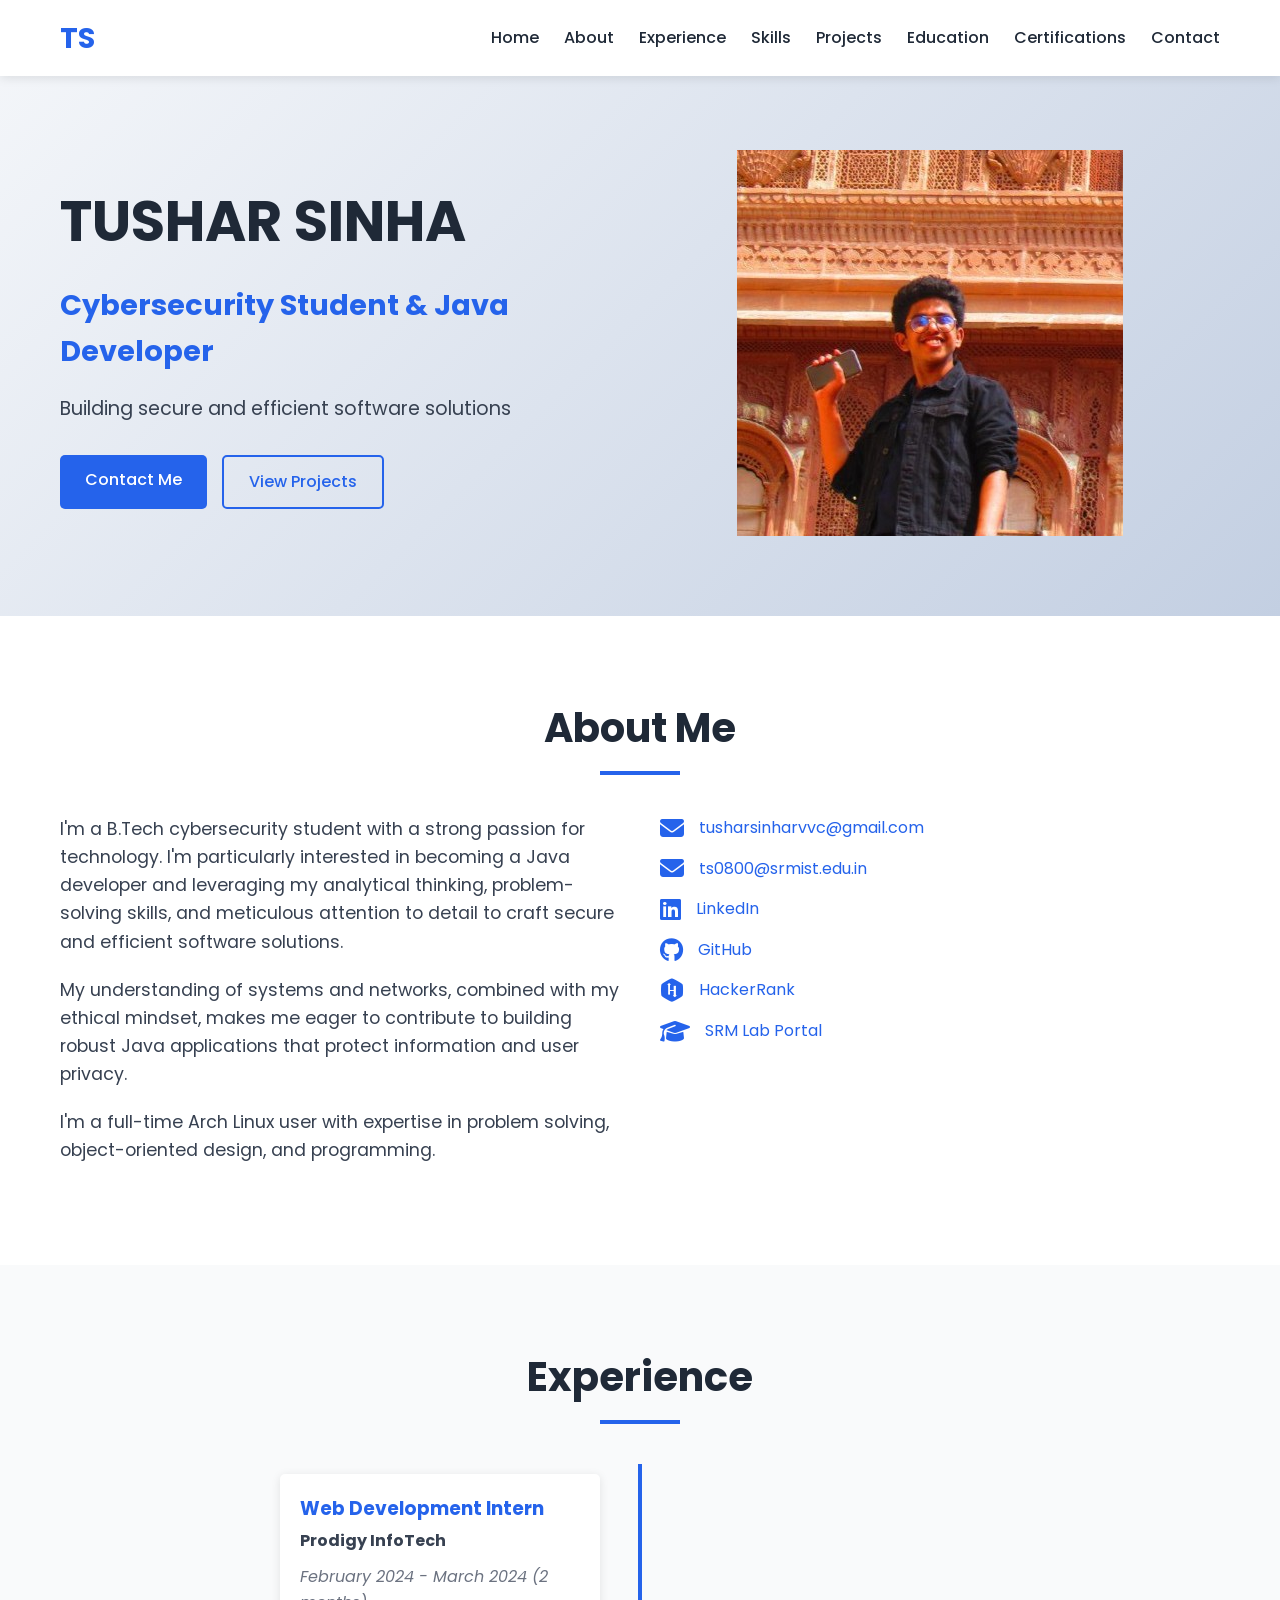
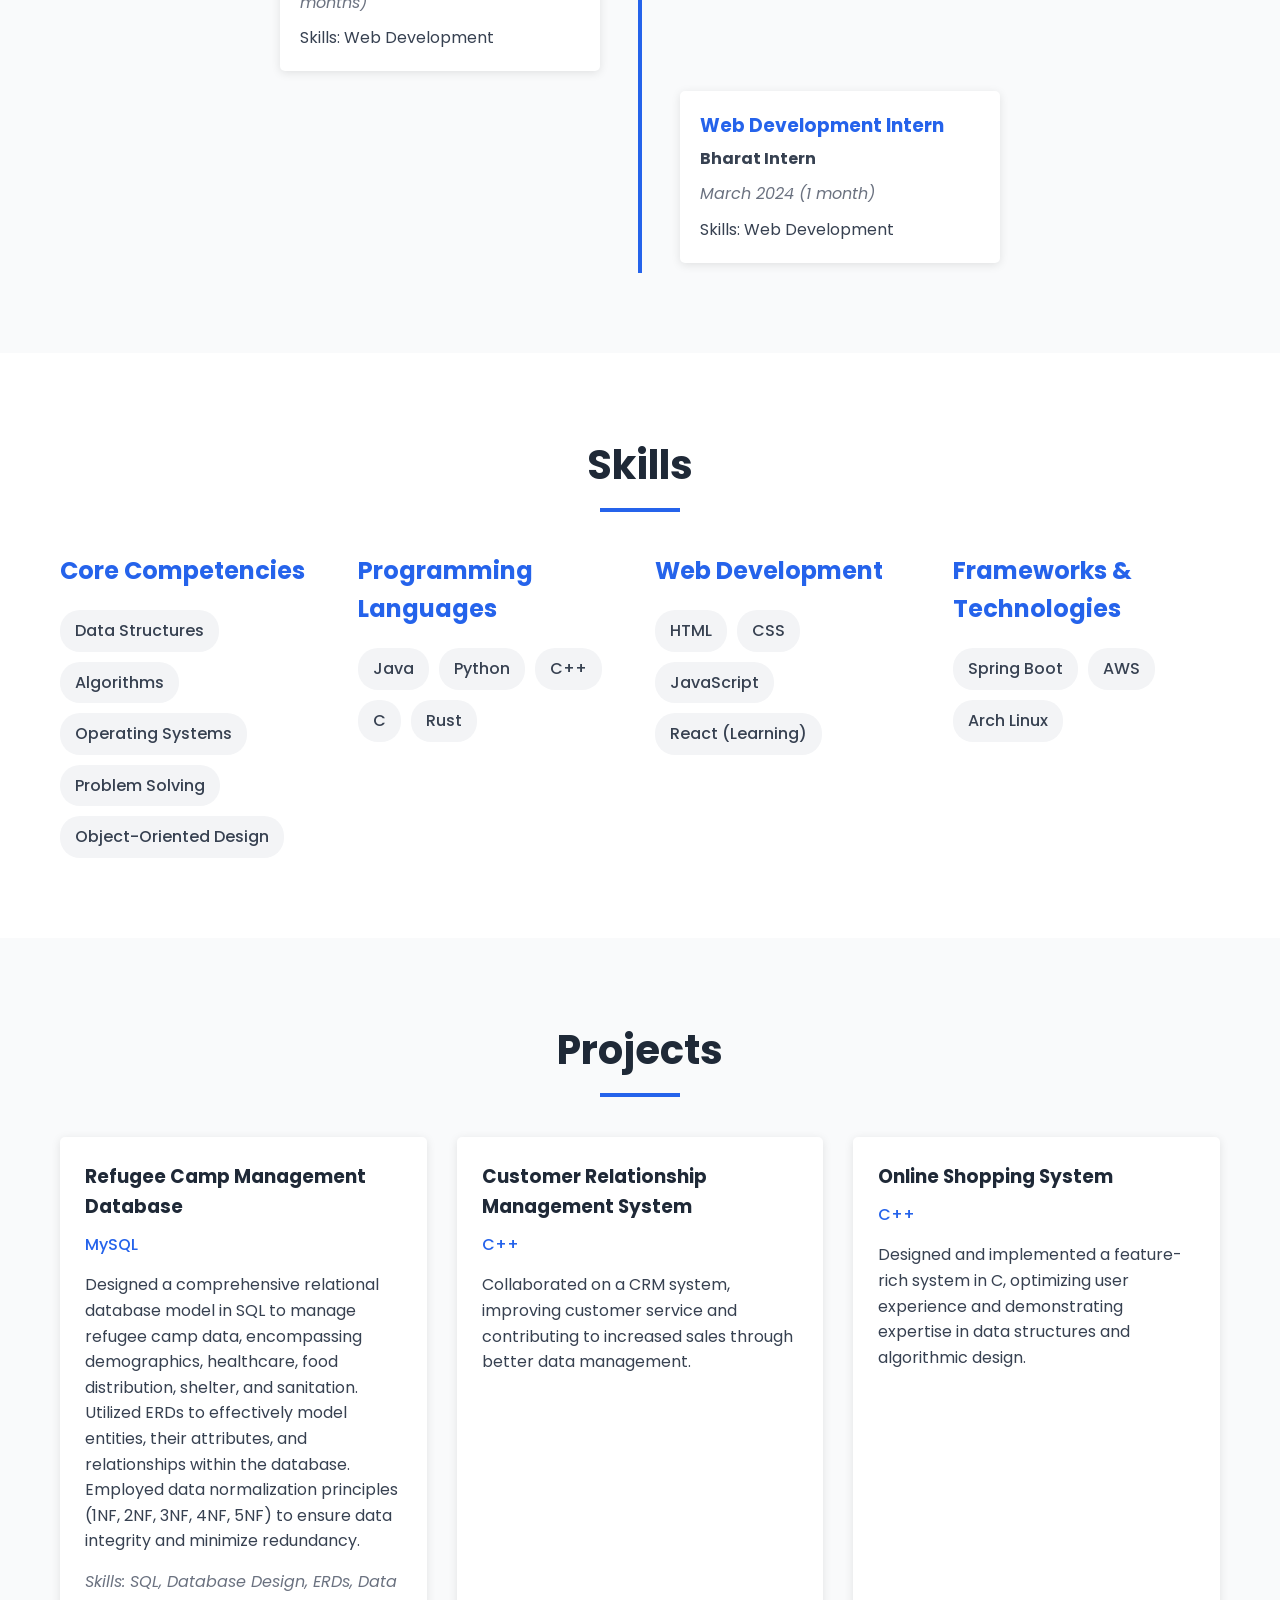
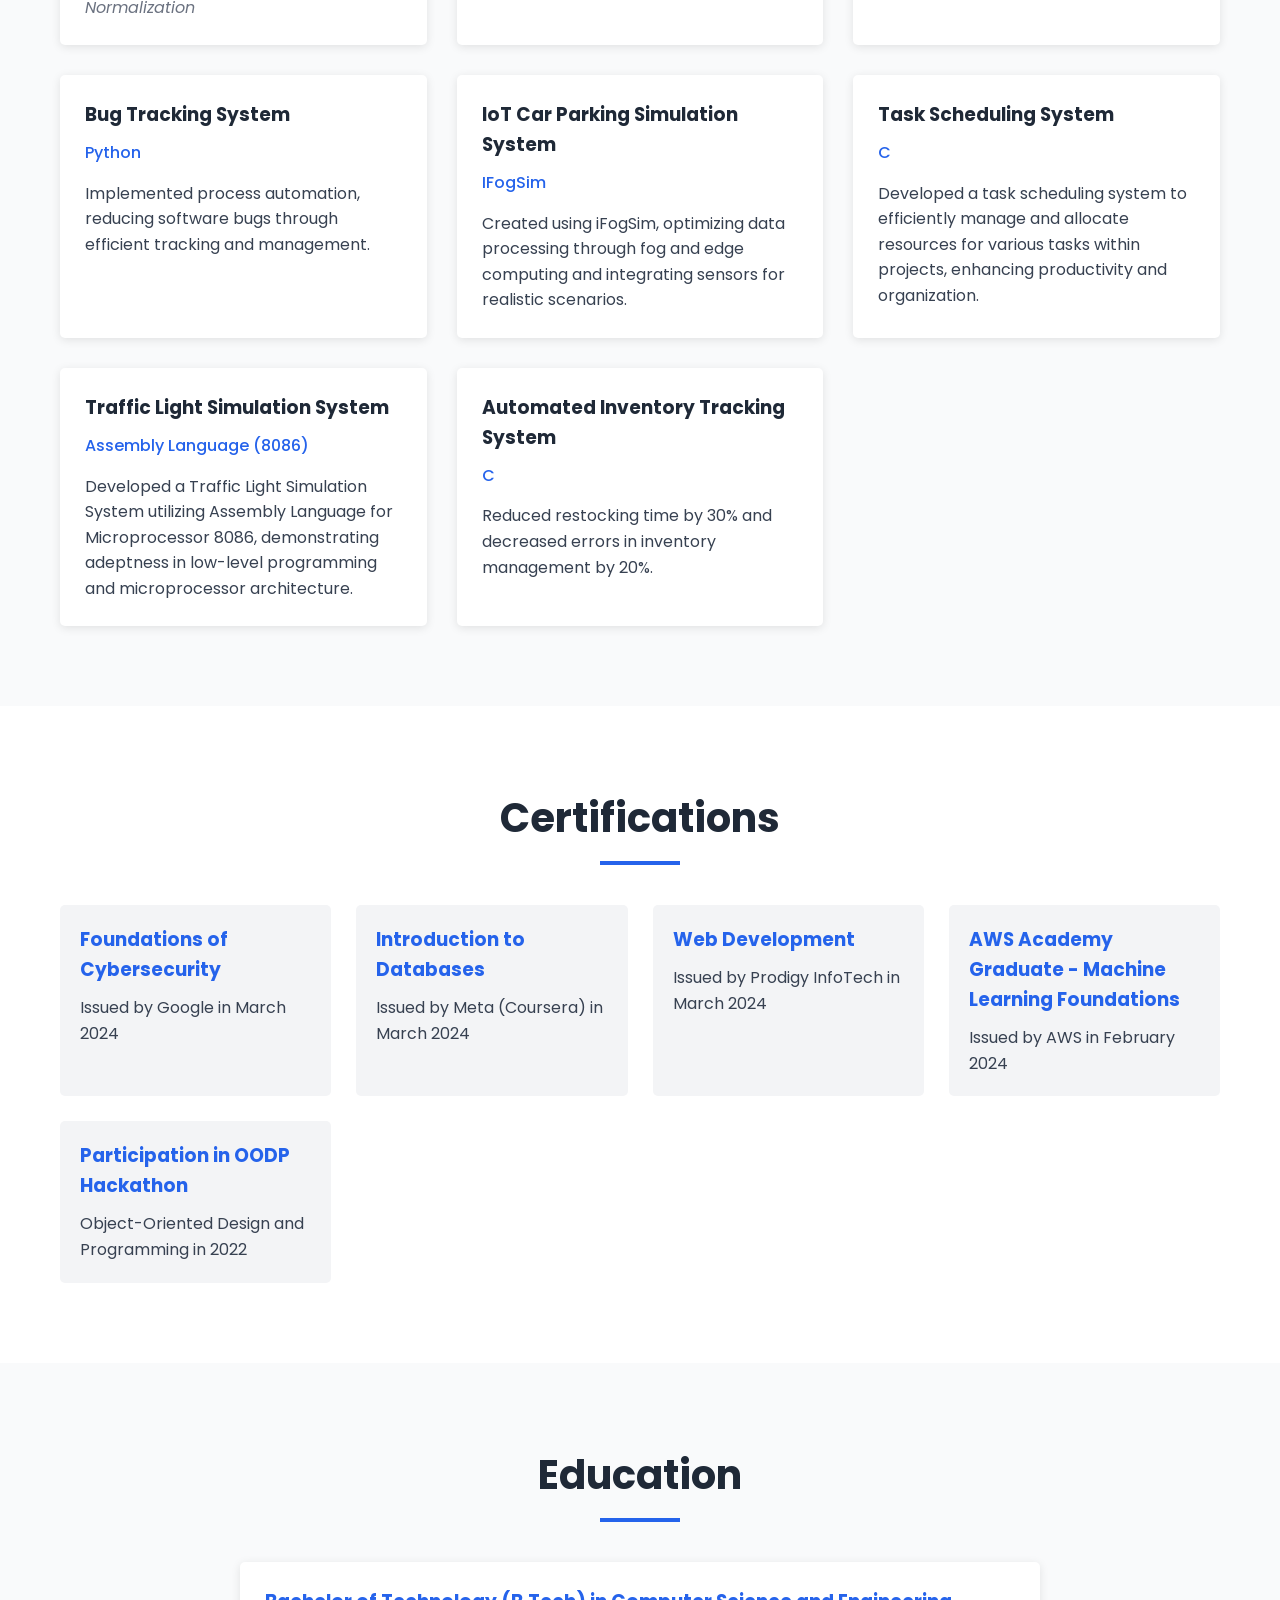
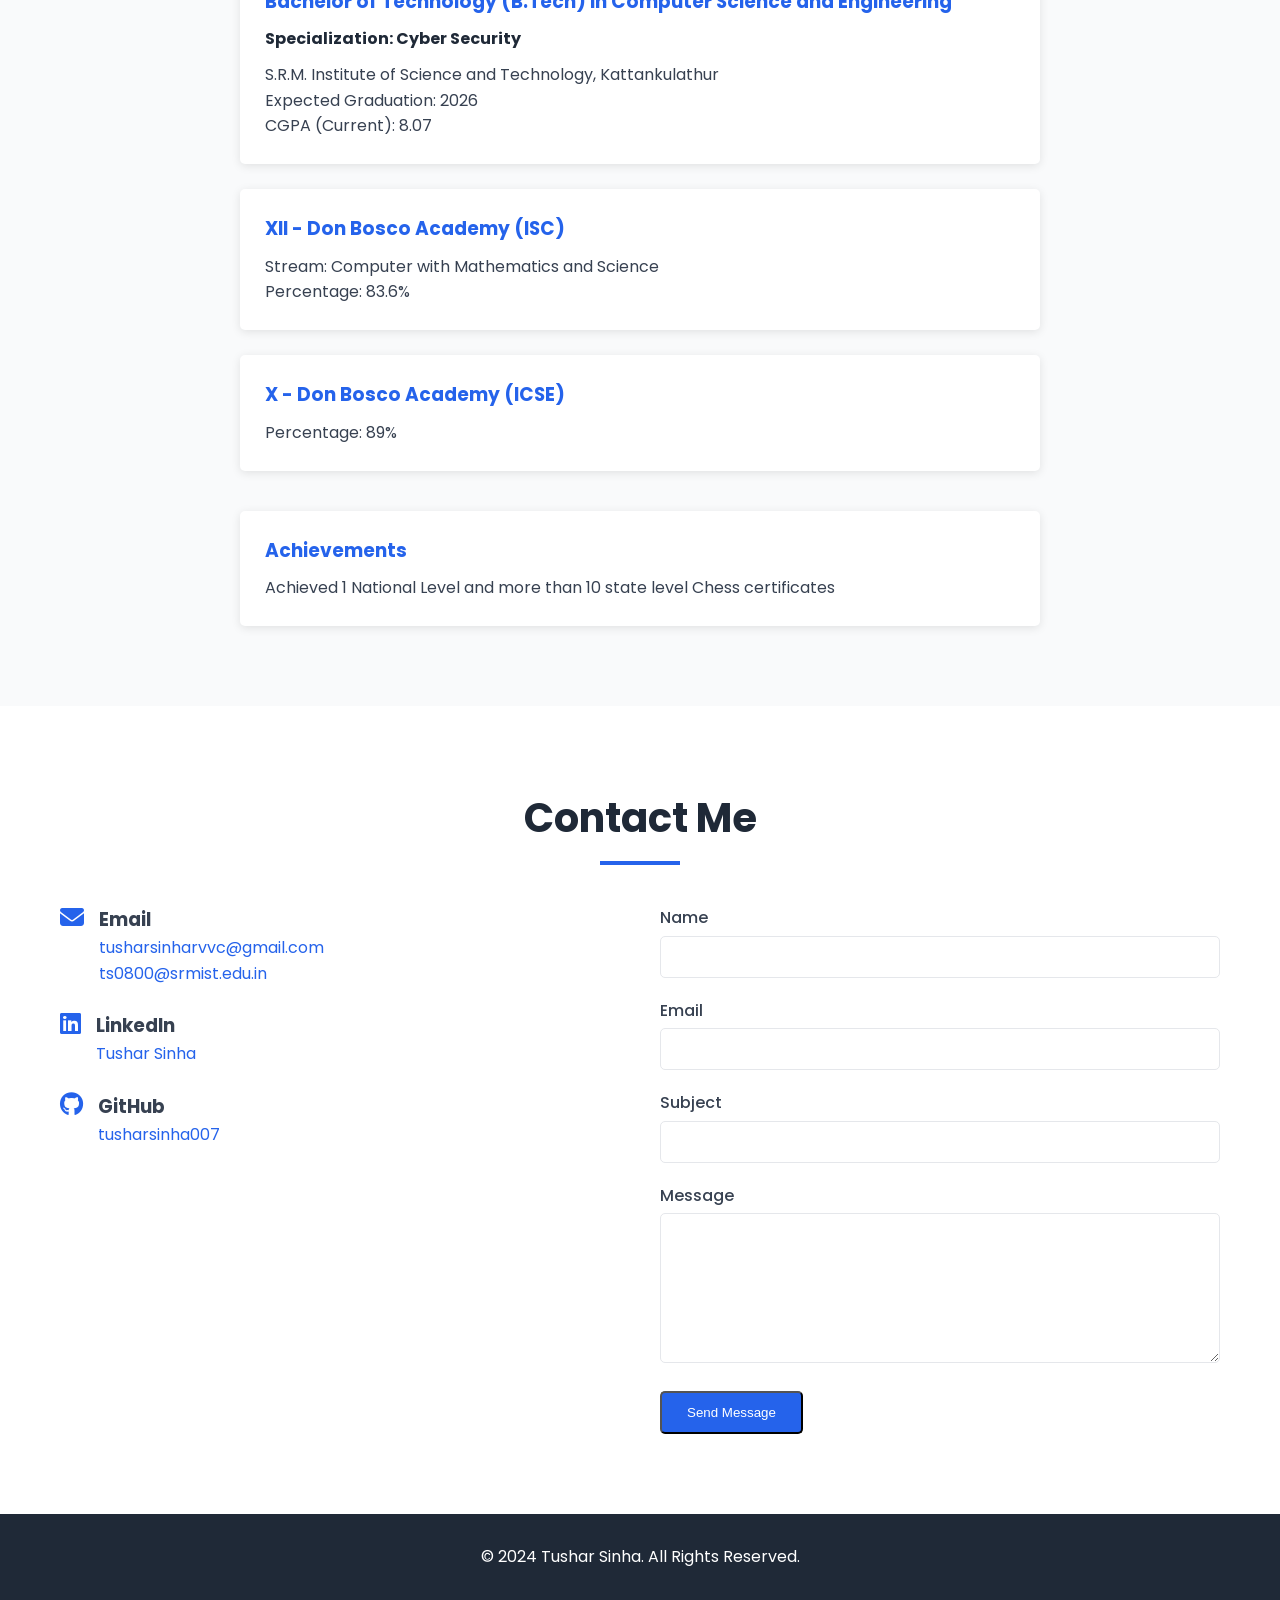
==== commit 424a3cb6: "Update index.html" ====
--- a/index.html
+++ b/index.html
@@ -45,7 +45,7 @@
             </div>
             <div class="hero-image">
                 <!-- Replacing placeholder with actual image -->
-                <img src="photo.jpg" alt="Tushar Sinha" class="profile-image">
+                <img src="photo22.jpg" alt="Tushar Sinha" class="profile-image">
 
             </div>
         </div>
